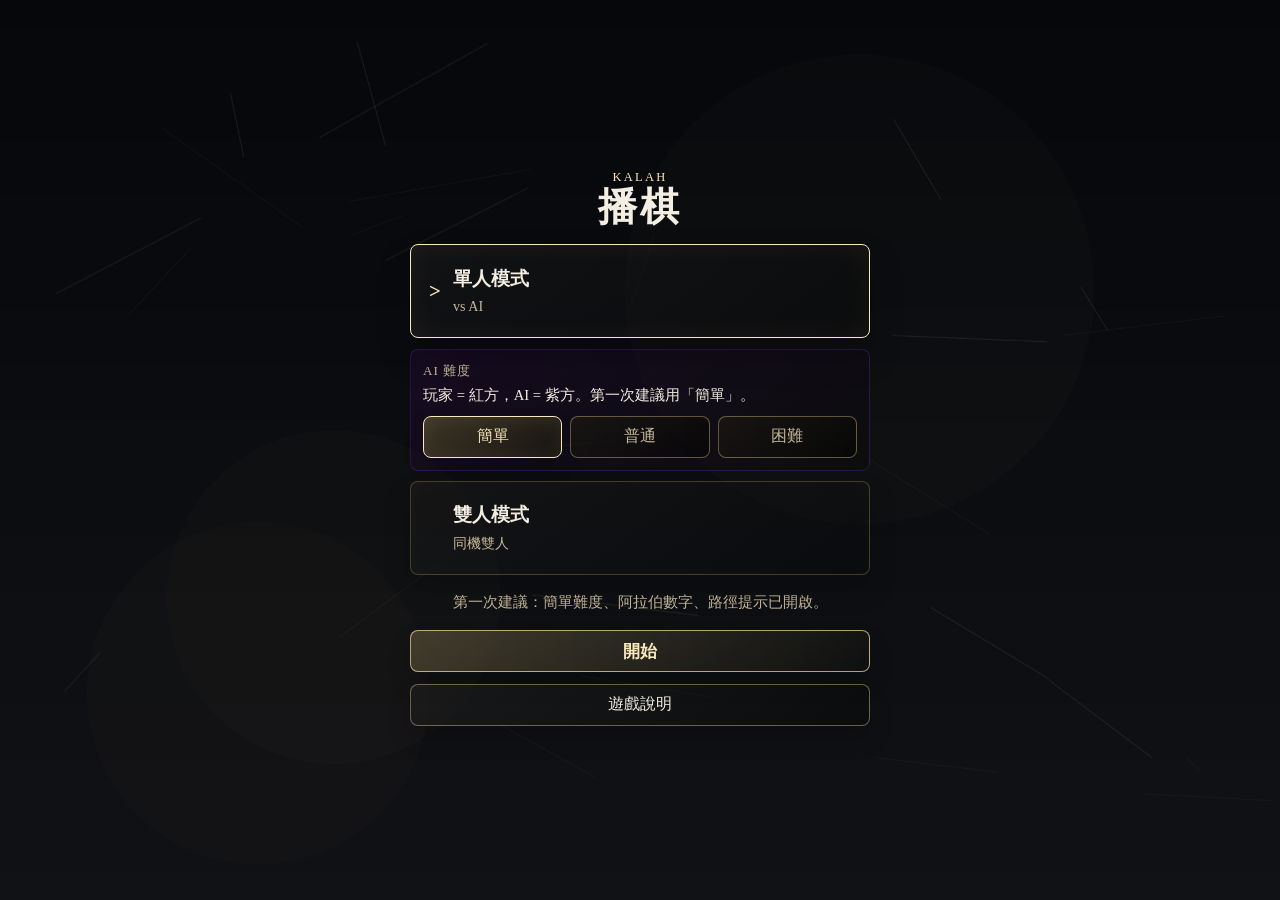
==== index.html @ ab1556ae "Add playable artifact theme pack" ====
﻿<!DOCTYPE html>
<html lang="zh-Hant">
  <head>
    <meta charset="UTF-8" />
    <meta name="viewport" content="width=device-width, initial-scale=1.0, viewport-fit=cover" />
    <meta name="description" content="Kalah &#25773;&#26827;&#65306;&#21487;&#38626;&#32218;&#36938;&#29609;&#30340;&#23542;&#30707;&#26827;&#30436;&#23565;&#25136;&#12290;" />
    <meta name="theme-color" content="#050505" />
    <meta name="mobile-web-app-capable" content="yes" />
    <meta name="apple-mobile-web-app-capable" content="yes" />
    <meta name="apple-mobile-web-app-title" content="Kalah &#25773;&#26827;" />
    <meta name="apple-mobile-web-app-status-bar-style" content="black-translucent" />
    <title>Kalah &#25773;&#26827;</title>
    <link rel="manifest" href="manifest.webmanifest" />
    <link rel="apple-touch-icon" href="assets/apple-touch-icon.png?v=20260619a" />
    <link rel="icon" type="image/png" sizes="192x192" href="assets/icon-192.png?v=20260619a" />
    <link rel="stylesheet" href="styles.css?v=20260621c" />
  </head>
  <body>
    <main class="game-app">
      <section class="main-menu" id="mainMenu" aria-label="&#20027;&#33756;&#21934;">
        <div class="menu-title">
          <p class="eyebrow">Kalah</p>
          <h1>&#25773;&#26827;</h1>
        </div>
        <div class="menu-options" role="group" aria-label="&#27169;&#24335;">
          <button class="menu-option is-active" id="modePveButton" type="button" data-mode="pve" aria-controls="difficultyField" aria-expanded="true">
            <span>&#21934;&#20154;&#27169;&#24335;</span>
            <small>vs AI</small>
          </button>
          <div class="menu-difficulty" id="difficultyField">
            <span>AI &#38627;&#24230;</span>
            <p class="menu-difficulty-note">&#29609;&#23478; = &#32005;&#26041;&#65292;AI = &#32043;&#26041;&#12290;&#31532;&#19968;&#27425;&#24314;&#35696;&#29992;&#12300;&#31777;&#21934;&#12301;&#12290;</p>
            <div class="difficulty-options" role="group" aria-label="AI &#38627;&#24230;">
              <button class="difficulty-button is-active" id="difficultyEasyButton" type="button" data-difficulty="easy">&#31777;&#21934;</button>
              <button class="difficulty-button" id="difficultyMediumButton" type="button" data-difficulty="medium">&#26222;&#36890;</button>
              <button class="difficulty-button" id="difficultyHardButton" type="button" data-difficulty="hard">&#22256;&#38627;</button>
            </div>
          </div>
          <button class="menu-option" id="modePvpButton" type="button" data-mode="pvp">
            <span>&#38617;&#20154;&#27169;&#24335;</span>
            <small>&#21516;&#27231;&#38617;&#20154;</small>
          </button>
        </div>
        <p class="control-hint" id="controlHint"></p>
        <div class="menu-actions">
          <button class="start-button" id="startButton" type="button">&#38283;&#22987;</button>
          <button class="menu-help-button" id="menuRulesButton" type="button">&#36938;&#25138;&#35498;&#26126;</button>
        </div>
      </section>

      <section class="game-screen" id="gameScreen" hidden>
        <header class="game-header">
          <div>
            <p class="eyebrow">Kalah</p>
            <h1>&#25773;&#26827;</h1>
          </div>
          <div class="game-actions">
            <button class="icon-button utility-button" id="rulesButton" type="button" aria-label="&#36938;&#25138;&#35498;&#26126;" title="&#36938;&#25138;&#35498;&#26126;">
              ?
            </button>
            <button class="icon-button utility-button menu-home-button" id="menuButton" type="button" aria-label="&#22238;&#20027;&#33756;&#21934;" title="&#22238;&#20027;&#33756;&#21934;">
              <svg class="home-icon" viewBox="0 0 48 48" aria-hidden="true" focusable="false">
                <path class="home-icon-solid" d="M24 9.5 10.75 20.25h4.1V37h8.05v-8.2h4.2V37h8.05V20.25h4.1Z" />
              </svg>
            </button>
            <button class="icon-button utility-button" id="settingsButton" type="button" aria-label="&#35373;&#23450;" title="&#35373;&#23450;">
              &#9881;&#xfe0e;
            </button>
            <button class="icon-button" id="resetButton" type="button" aria-label="&#37325;&#26032;&#19968;&#23616;" title="&#37325;&#26032;&#19968;&#23616;">
              &#8635;
            </button>
          </div>
        </header>

        <section class="ai-dialogue" id="aiDialogue" aria-live="polite">
          <p class="ai-dialogue-speaker" id="aiDialogueSpeaker">AI</p>
          <p class="ai-dialogue-line" id="aiDialogueLine"></p>
        </section>

        <section class="score-strip" aria-label="&#20998;&#25976;">
          <div class="player-score player-two" id="playerTwoScore">
            <span>&#32043;&#26041;</span>
            <strong>0</strong>
          </div>
          <div class="turn-indicator" id="turnIndicator" aria-live="polite">
            <img id="turnEmblem" alt="" aria-hidden="true" />
          </div>
          <div class="player-score player-one active" id="playerOneScore">
            <span>&#32005;&#26041;</span>
            <strong>0</strong>
          </div>
        </section>

        <section class="board-wrap" aria-label="Kalah &#25773;&#26827;&#26827;&#30436;">
          <div class="board" id="board"></div>
        </section>

        <p class="status sr-only" id="status" aria-live="polite"></p>
      </section>
    </main>

    <div class="coin-toss-overlay" id="coinTossOverlay" aria-live="polite">
      <button class="coin-toss-button" id="coinTossButton" type="button" aria-label="&#25237;&#25842;&#37504;&#24163;&#27770;&#23450;&#20808;&#25163;">
        <canvas class="coin-canvas" id="coinCanvas" aria-hidden="true"></canvas>
      </button>
      <p class="coin-toss-status" id="coinTossStatus">&#40670;&#25802;&#37504;&#24163;&#27770;&#23450;&#20808;&#25163;</p>
    </div>

    <div class="result-overlay" id="resultOverlay" hidden aria-live="polite">
      <div class="result-panel" id="resultPanel" role="dialog" aria-modal="true" aria-labelledby="resultTitle">
        <div class="particle-field" id="particleField" aria-hidden="true"></div>
        <p class="result-kicker" id="resultKicker"></p>
        <h2 id="resultTitle"></h2>
        <p class="result-score" id="resultScore"></p>
        <div class="result-actions">
          <button class="result-button" id="resultResetButton" type="button">&#20877;&#38283;&#19968;&#23616;</button>
          <button class="result-button secondary" id="resultMenuButton" type="button">&#22238;&#20027;&#33756;&#21934;</button>
        </div>
      </div>
    </div>

    <div class="floating-card-overlay" id="rulesOverlay" hidden aria-live="polite">
      <section class="floating-card rules-card" role="dialog" aria-modal="true" aria-labelledby="rulesTitle">
        <button class="floating-card-close" id="rulesCloseButton" type="button" aria-label="&#38364;&#38281;&#29609;&#27861;">&times;</button>
        <p class="floating-card-kicker">&#36938;&#25138;&#35498;&#26126;</p>
        <h2 id="rulesTitle">Kalah &#35215;&#21063;</h2>
        <button class="rule-dynamic-demo-button" id="dynamicDemoButton" type="button">&#21205;&#24907;&#28436;&#31034;</button>
        <section class="rules-overview" aria-label="&#22238;&#21512;&#31777;&#20171;">
          <h3>&#22238;&#21512;&#24590;&#40636;&#24448;&#20358;</h3>
          <ol>
            <li>&#20320;&#30340;&#22238;&#21512;&#26178;&#65292;&#36984;&#33258;&#24049;&#36889;&#20596;&#26377;&#26827;&#23376;&#30340;&#26827;&#22353;&#12290;</li>
            <li>&#25226;&#35442;&#22353;&#30340;&#26827;&#23376;&#19968;&#38982;&#19968;&#38982;&#24448;&#24460;&#25773;&#65292;&#26371;&#25918;&#36914;&#33258;&#24049;&#26827;&#24235;&#65292;&#20294;&#36339;&#36942;&#23565;&#26041;&#26827;&#24235;&#12290;</li>
            <li>&#26368;&#24460;&#19968;&#38982;&#33853;&#22312;&#33258;&#24049;&#26827;&#24235;&#65292;&#20320;&#20877;&#36208;&#19968;&#25163;&#65307;&#21542;&#21063;&#36650;&#21040;&#23565;&#26041;&#12290;</li>
            <li>&#26368;&#24460;&#19968;&#38982;&#33853;&#22312;&#33258;&#24049;&#31354;&#22353;&#65292;&#32780;&#23565;&#38754;&#26377;&#26827;&#23376;&#65292;&#23601;&#25226;&#20841;&#37002;&#26827;&#23376;&#25910;&#20837;&#33258;&#24049;&#26827;&#24235;&#12290;</li>
            <li>&#19968;&#26041;&#26827;&#22353;&#28165;&#31354;&#26178;&#32080;&#26463;&#65292;&#21478;&#19968;&#26041;&#21097;&#39192;&#26827;&#23376;&#20840;&#37096;&#25910;&#22238;&#26827;&#24235;&#65292;&#26827;&#24235;&#32317;&#25976;&#22810;&#30340;&#20154;&#29554;&#21213;&#12290;</li>
          </ol>
        </section>
        <div class="rules-list" id="rulesList" role="list"></div>
      </section>
    </div>

    <div class="floating-card-overlay rule-demo-overlay" id="ruleDemoOverlay" hidden aria-live="polite">
      <section class="floating-card rule-demo-card" role="dialog" aria-modal="true" aria-labelledby="ruleDemoTitle">
        <button class="floating-card-close" id="ruleDemoCloseButton" type="button" aria-label="&#38364;&#38281;&#31034;&#31684;">&times;</button>
        <p class="floating-card-kicker">&#35215;&#21063;&#31034;&#31684;</p>
        <h2 id="ruleDemoTitle"></h2>
        <div class="rule-demo-content" id="ruleDemoContent"></div>
        <button class="rule-demo-replay" id="ruleDemoReplayButton" type="button" hidden>Replay</button>
        <div class="rule-demo-controls" id="ruleDemoControls">
          <div class="segmented-control rule-mode-control" role="group" aria-label="&#31034;&#31684;&#27169;&#24335;">
            <button class="setting-option rule-mode-button is-active" id="ruleAutoButton" type="button">&#33258;&#21205;&#25773;&#25918;</button>
            <button class="setting-option rule-mode-button" id="ruleStepButton" type="button">&#36880;&#27493;</button>
          </div>
          <div class="rule-step-controls" id="ruleStepControls" hidden>
            <button class="rule-step-button" id="rulePrevButton" type="button" aria-label="&#19978;&#19968;&#27493;">&#8592; &#21069;&#19968;&#27493;</button>
            <span class="rule-step-indicator" id="ruleStepIndicator"></span>
            <button class="rule-step-button" id="ruleNextButton" type="button" aria-label="&#19979;&#19968;&#27493;">&#19979;&#19968;&#27493; &#8594;</button>
          </div>
        </div>
      </section>
    </div>

    <div class="floating-card-overlay" id="settingsOverlay" hidden aria-live="polite">
      <section class="floating-card settings-card" role="dialog" aria-modal="true" aria-labelledby="settingsTitle">
        <button class="floating-card-close" id="settingsCloseButton" type="button" aria-label="&#38364;&#38281;&#35373;&#23450;">&times;</button>
        <p class="floating-card-kicker">&#35373;&#23450;</p>
        <h2 id="settingsTitle">&#30059;&#38754;&#35373;&#23450;</h2>
        <div class="setting-row">
          <div>
            <strong>變更主題</strong>
            <small>切換後會立即批量更換棋盤、背景、介面貼圖、棋子命名與回合物件。</small>
          </div>
          <label class="theme-select-control" for="themeSelect">
            <select class="theme-select" id="themeSelect">
              <option value="classic">經典</option>
              <option value="zen">禪風</option>
              <option value="artifact">貴器</option>
            </select>
          </label>
        </div>
        <div class="setting-row">
          <div>
            <strong>&#26827;&#23376;&#25976;&#23383;</strong>
            <small>&#20999;&#25563;&#26827;&#22353;&#25976;&#37327;&#39023;&#31034;&#65292;&#25163;&#27231;&#19978;&#21487;&#29992;&#38463;&#25289;&#20271;&#25976;&#23383;&#25552;&#39640;&#21487;&#35712;&#24615;&#12290;</small>
          </div>
          <div class="segmented-control" role="group" aria-label="&#26827;&#23376;&#25976;&#23383;&#39023;&#31034;">
            <button class="setting-option" id="pitRomanButton" type="button" data-pit-number-style="roman">&#32645;&#39340;&#25976;&#23383;</button>
            <button class="setting-option is-active" id="pitArabicButton" type="button" data-pit-number-style="arabic">&#38463;&#25289;&#20271;&#25976;&#23383;</button>
          </div>
        </div>
        <div class="setting-row">
          <div>
            <strong>音量</strong>
            <small>調整音效與背景音樂的整體音量。</small>
          </div>
          <label class="volume-control" for="volumeSlider">
            <input class="volume-slider" id="volumeSlider" type="range" min="0" max="100" value="100" />
            <span class="volume-value" id="volumeValue">100%</span>
          </label>
        </div>
        <div class="setting-row">
          <div>
            <strong>玩家提示系統</strong>
            <small>開啟後，第一次點擊顯示播子路徑；再次點同一坑才會行棋。</small>
          </div>
          <label class="toggle-control">
            <input id="playerHintToggle" type="checkbox" checked />
            <span aria-hidden="true"></span>
          </label>
        </div>
      </section>
    </div>

    <script type="module" src="script.js?v=20260621c"></script>
    <script>
      if ("serviceWorker" in navigator) {
        window.addEventListener("load", () => {
          navigator.serviceWorker.register("./service-worker.js").catch((error) => {
            console.warn("Service worker registration failed.", error);
          });
        });
      }
    </script>
  </body>
</html>
---- styles.css ----
:root {
  color-scheme: dark;
  --black: #050505;
  --ink: #111016;
  --glass: rgba(15, 14, 18, 0.82);
  --glass-strong: rgba(2, 2, 4, 0.92);
  --font-body: "Segoe UI", "Microsoft JhengHei", "PingFang TC", sans-serif;
  --font-display: "Palatino Linotype", "Noto Serif TC", serif;
  --font-wordmark: "Baskerville Old Face", "Palatino Linotype", Georgia, serif;
  --font-ui-symbol: "Segoe UI Symbol", "Times New Roman", Georgia, serif;
  --gold: #d9b464;
  --gold-bright: #ffe4a1;
  --gold-muted: rgba(217, 180, 100, 0.34);
  --ruby: #d71932;
  --ruby-soft: rgba(215, 25, 50, 0.34);
  --amethyst: #8f32d9;
  --amethyst-soft: rgba(143, 50, 217, 0.34);
  --teal: #52c7b8;
  --text: #f7ecd5;
  --muted: #c9b98f;
  --paper: #d8c2a0;
  --paper-light: #eadcc1;
  --paper-edge: #9e7a4f;
  --paper-ink: #2c2216;
  --paper-ink-soft: #5b4932;
  --shadow: rgba(0, 0, 0, 0.56);
  --panel-sheen: rgba(255, 245, 224, 0.07);
  --panel-core: rgba(214, 198, 168, 0.95);
  --panel-core-soft: rgba(224, 210, 182, 0.94);
  --panel-border: rgba(158, 122, 79, 0.56);
  --panel-inner-border: rgba(255, 248, 236, 0.18);
  --panel-ruby-tint: rgba(159, 42, 56, 0.18);
  --panel-amethyst-tint: rgba(106, 76, 145, 0.18);
  --count-pill-top: rgba(255, 248, 236, 0.36);
  --count-pill-bottom: rgba(150, 113, 70, 0.05);
  --count-pill-core: rgba(226, 209, 181, 0.96);
  --board-shell-top: #17171c;
  --board-shell-bottom: #000000;
  --board-shell-glow: rgba(255, 228, 161, 0.08);
  --hint-red-glow: rgba(215, 25, 50, 0.34);
  --hint-purple-glow: rgba(143, 50, 217, 0.34);
  --hint-landing-glow: rgba(255, 228, 161, 0.56);
  --visual-background-landscape: none;
  --visual-background-portrait: var(--visual-background-landscape);
  --visual-board-landscape-base: none;
  --visual-board-landscape-rim: none;
  --visual-board-landscape-shadow: none;
  --visual-board-portrait-base: var(--visual-board-landscape-base);
  --visual-board-portrait-rim: var(--visual-board-landscape-rim);
  --visual-board-portrait-shadow: var(--visual-board-landscape-shadow);
  --visual-pit-albedo: none;
  --visual-store-landscape-albedo: none;
  --visual-store-portrait-albedo: var(--visual-store-landscape-albedo);
  --visual-ui-score-panel: none;
  --visual-ui-dialogue-panel: none;
  --visual-ui-modal-panel: none;
  --visual-ui-result-panel: none;
  --visual-ui-button-primary: none;
  --visual-ui-button-secondary: none;
  --visual-ui-icon-frame: none;
  --visual-ui-turn-badge: none;
  --visual-hint-ring-red: none;
  --visual-hint-ring-purple: none;
  --visual-hint-ring-landing: none;
}

* {
  box-sizing: border-box;
}

html {
  min-height: 100%;
}

body {
  min-height: 100%;
  margin: 0;
  font-family: var(--font-body);
  color: var(--text);
  background-color: var(--black);
  background-image:
    var(--visual-background-landscape),
    radial-gradient(circle at 50% 12%, var(--board-shell-glow), transparent 30%),
    linear-gradient(135deg, rgba(255, 228, 161, 0.03), transparent 28%),
    linear-gradient(315deg, rgba(82, 199, 184, 0.03), transparent 34%),
    repeating-linear-gradient(115deg, rgba(255, 255, 255, 0.02) 0 1px, transparent 1px 22px),
    linear-gradient(180deg, #0b0a0c 0%, #030304 100%);
  background-position: center;
  background-size: cover, auto, auto, auto, auto;
  overscroll-behavior: none;
  -webkit-tap-highlight-color: transparent;
}

body.turn-red {
  background-image:
    var(--visual-background-landscape),
    radial-gradient(circle at 50% 8%, rgba(215, 25, 50, 0.28), transparent 28%),
    linear-gradient(135deg, rgba(255, 228, 161, 0.08), transparent 28%),
    repeating-linear-gradient(115deg, rgba(255, 255, 255, 0.035) 0 1px, transparent 1px 18px),
    linear-gradient(180deg, #120508 0%, #030304 100%);
}

body.turn-purple {
  background-image:
    var(--visual-background-landscape),
    radial-gradient(circle at 50% 8%, rgba(143, 50, 217, 0.3), transparent 28%),
    linear-gradient(315deg, rgba(82, 199, 184, 0.06), transparent 34%),
    repeating-linear-gradient(115deg, rgba(255, 255, 255, 0.035) 0 1px, transparent 1px 18px),
    linear-gradient(180deg, #0d0614 0%, #030304 100%);
}

button,
input,
select,
textarea {
  font: inherit;
}

button {
  color: inherit;
}

.game-app {
  width: min(100%, 1180px);
  min-height: 100vh;
  min-height: 100svh;
  margin: 0 auto;
  padding: max(28px, env(safe-area-inset-top)) max(22px, env(safe-area-inset-right)) max(32px, env(safe-area-inset-bottom)) max(22px, env(safe-area-inset-left));
  display: grid;
  grid-template-rows: 1fr;
  gap: 18px;
}

.sr-only {
  position: absolute;
  width: 1px;
  height: 1px;
  margin: -1px;
  padding: 0;
  overflow: hidden;
  clip: rect(0, 0, 0, 0);
  white-space: nowrap;
  border: 0;
}

.game-header,
.score-strip,
.ai-dialogue {
  width: min(100%, 1080px);
  margin: 0 auto;
}

.main-menu {
  width: min(100%, 460px);
  min-height: calc(100vh - 60px);
  min-height: calc(100svh - 60px);
  margin: 0 auto;
  display: grid;
  align-content: center;
  gap: 18px;
}

.main-menu[hidden],
.game-screen[hidden] {
  display: none;
}

.game-screen {
  width: 100%;
  min-height: calc(100vh - 60px);
  min-height: calc(100svh - 60px);
  display: grid;
  grid-template-rows: auto auto auto 1fr;
  gap: 14px;
}

.menu-title {
  text-align: center;
}

.game-header {
  display: flex;
  align-items: center;
  justify-content: space-between;
  gap: 16px;
}

.game-header .eyebrow {
  font-family: var(--font-wordmark);
  font-size: 2.1rem;
  line-height: 0.95;
  letter-spacing: 0.02em;
  text-transform: none;
}

.game-header h1 {
  display: none;
}

.game-actions {
  display: inline-flex;
  align-items: center;
  gap: 10px;
}

.eyebrow {
  margin: 0 0 2px;
  color: var(--gold-bright);
  font-size: 0.78rem;
  letter-spacing: 0.18em;
  text-transform: uppercase;
}

h1 {
  margin: 0;
  font-family: var(--font-display);
  font-size: 2.45rem;
  line-height: 1;
  letter-spacing: 0.08em;
  font-weight: 700;
}

.icon-button {
  width: 46px;
  height: 46px;
  display: inline-grid;
  place-items: center;
  border: 1px solid var(--gold);
  border-radius: 50%;
  background:
    var(--visual-ui-icon-frame),
    linear-gradient(145deg, rgba(255, 228, 161, 0.16), rgba(255, 255, 255, 0.02)),
    rgba(0, 0, 0, 0.72);
  background-size: 100% 100%, auto, auto;
  box-shadow: 0 12px 26px var(--shadow), inset 0 0 18px rgba(255, 228, 161, 0.12);
  color: var(--gold-bright);
  cursor: pointer;
  font-size: 1.35rem;
  line-height: 1;
  overflow: hidden;
  transition: transform 160ms ease, border-color 160ms ease, box-shadow 160ms ease;
}

.utility-button {
  font-family: var(--font-ui-symbol);
  font-weight: 800;
}

.menu-home-button {
  padding: 0;
  color: #faf5e8;
}

.home-icon {
  width: 20px;
  height: 20px;
  overflow: visible;
}

.home-icon-solid {
  fill: currentColor;
}

.icon-button:hover {
  transform: translateY(-1px);
  border-color: var(--gold-bright);
  box-shadow: 0 16px 34px var(--shadow), inset 0 0 24px rgba(255, 228, 161, 0.16);
}

.icon-button:focus-visible,
.pit:focus-visible,
.menu-option:focus-visible,
.difficulty-button:focus-visible,
.start-button:focus-visible,
.menu-help-button:focus-visible,
.result-button:focus-visible,
.floating-card-close:focus-visible,
.rule-dynamic-demo-button:focus-visible,
.rule-item:focus-visible,
.rule-demo-replay:focus-visible,
.rule-step-button:focus-visible,
.setup-side-frame:focus-visible,
.setting-option:focus-visible,
.theme-select:focus-visible,
.volume-slider:focus-visible,
.toggle-control input:focus-visible + span {
  outline: 3px solid rgba(82, 199, 184, 0.72);
  outline-offset: 4px;
}

.menu-options {
  width: 100%;
  display: grid;
  grid-template-columns: 1fr;
  gap: 10px;
}

.menu-option {
  position: relative;
  width: 100%;
  min-height: 94px;
  display: grid;
  align-content: center;
  gap: 6px;
  padding: 18px 18px 18px 42px;
  border: 1px solid rgba(217, 180, 100, 0.28);
  border-radius: 8px;
  color: var(--text);
  text-align: left;
  background:
    linear-gradient(145deg, rgba(255, 255, 255, 0.05), rgba(255, 255, 255, 0.015)),
    rgba(0, 0, 0, 0.42);
  box-shadow:
    inset 0 0 24px rgba(255, 255, 255, 0.025),
    0 14px 28px rgba(0, 0, 0, 0.18);
  cursor: pointer;
  transition: border-color 160ms ease, transform 160ms ease, box-shadow 160ms ease;
}

.menu-option::before {
  content: ">";
  position: absolute;
  left: 18px;
  top: 50%;
  color: transparent;
  transform: translateY(-50%);
  font-size: 1.3rem;
  font-weight: 700;
}

.menu-option:hover,
.menu-option.is-active {
  transform: translateY(-1px);
  border-color: var(--gold-bright);
  box-shadow:
    inset 0 0 28px rgba(255, 228, 161, 0.06),
    0 18px 34px rgba(0, 0, 0, 0.22);
}

.menu-option:hover::before,
.menu-option.is-active::before {
  color: var(--gold-bright);
}

.menu-option span {
  font-size: 1.16rem;
  font-weight: 700;
}

.menu-option small {
  color: var(--muted);
  font-size: 0.88rem;
}

.menu-difficulty {
  width: 100%;
  display: grid;
  gap: 8px;
  padding: 12px;
  border: 1px solid rgba(143, 50, 217, 0.24);
  border-radius: 8px;
  background:
    linear-gradient(145deg, rgba(143, 50, 217, 0.12), rgba(255, 255, 255, 0.015)),
    rgba(0, 0, 0, 0.42);
}

.menu-difficulty[hidden] {
  display: none;
}

.menu-difficulty > span {
  color: var(--muted);
  font-size: 0.82rem;
  letter-spacing: 0.08em;
}

.menu-difficulty-note {
  margin: -2px 0 2px;
  color: var(--text);
  font-size: 0.92rem;
  line-height: 1.35;
}

.difficulty-options {
  display: grid;
  grid-template-columns: repeat(3, minmax(0, 1fr));
  gap: 8px;
}

.difficulty-button {
  min-height: 42px;
  padding: 0 14px;
  border: 1px solid rgba(255, 228, 161, 0.35);
  border-radius: 8px;
  color: var(--muted);
  background:
    linear-gradient(145deg, rgba(255, 228, 161, 0.08), rgba(255, 255, 255, 0.01)),
    rgba(0, 0, 0, 0.68);
  cursor: pointer;
  transition: border-color 160ms ease, color 160ms ease, transform 160ms ease, box-shadow 160ms ease;
}

.difficulty-button:hover {
  transform: translateY(-1px);
  border-color: rgba(255, 228, 161, 0.6);
  color: var(--text);
}

.difficulty-button.is-active {
  border-color: var(--gold-bright);
  color: var(--gold-bright);
  background:
    linear-gradient(145deg, rgba(255, 228, 161, 0.2), rgba(255, 255, 255, 0.04)),
    rgba(12, 10, 4, 0.86);
  box-shadow:
    inset 0 0 18px rgba(255, 228, 161, 0.08),
    0 10px 20px rgba(0, 0, 0, 0.16);
}

.control-hint {
  margin: 0;
  color: var(--muted);
  text-align: center;
  font-size: 0.92rem;
}

.control-hint:empty {
  display: none;
}

.menu-actions {
  width: 100%;
  display: grid;
  grid-template-columns: repeat(2, minmax(0, 1fr));
  gap: 12px;
}

.menu-actions .start-button {
  grid-column: 1 / -1;
}

.menu-actions .menu-help-button {
  grid-column: 1 / -1;
}

.start-button,
.menu-help-button,
.menu-return-button {
  min-height: 42px;
  border: 1px solid rgba(255, 228, 161, 0.68);
  border-radius: 8px;
  background:
    linear-gradient(145deg, rgba(255, 228, 161, 0.24), rgba(255, 255, 255, 0.035)),
    rgba(0, 0, 0, 0.56);
  color: var(--gold-bright);
  cursor: pointer;
  box-shadow: 0 12px 22px rgba(0, 0, 0, 0.18);
}

.start-button {
  width: 100%;
  padding: 0 22px;
  font-size: 1.08rem;
  font-weight: 700;
}

.menu-help-button {
  width: 100%;
  padding: 0 16px;
  color: var(--text);
  border-color: rgba(255, 228, 161, 0.38);
  background:
    linear-gradient(145deg, rgba(255, 255, 255, 0.07), rgba(255, 255, 255, 0.02)),
    rgba(0, 0, 0, 0.5);
}

.menu-return-button {
  padding: 0 14px;
}

.start-button:hover,
.menu-help-button:hover,
.menu-return-button:hover {
  border-color: var(--gold-bright);
  filter: brightness(1.08);
}

.ai-dialogue {
  width: min(100%, 820px);
  position: relative;
  display: grid;
  grid-template-columns: auto 1fr;
  align-items: center;
  gap: 12px;
  padding: 10px 18px 10px 22px;
  border: 1px solid var(--panel-border);
  border-radius: 8px;
  background:
    radial-gradient(circle at 18% 0%, rgba(255, 244, 214, 0.05), transparent 38%),
    linear-gradient(145deg, rgba(255, 248, 236, 0.04), rgba(121, 95, 62, 0.08)),
    var(--panel-core-soft);
  background-size: auto, auto, auto;
  box-shadow:
    inset 0 0 0 1px var(--panel-inner-border),
    inset 0 0 20px rgba(255, 250, 240, 0.04),
    0 18px 32px rgba(0, 0, 0, 0.26);
}

.ai-dialogue-speaker,
.ai-dialogue-line {
  position: relative;
  z-index: 1;
  margin: 0;
  min-width: 0;
  overflow-wrap: anywhere;
}

.ai-dialogue-speaker {
  color: var(--paper-edge);
  font-size: 0.76rem;
  letter-spacing: 0.16em;
  text-transform: uppercase;
  text-shadow: 0 1px 6px rgba(0, 0, 0, 0.35);
}

.ai-dialogue-line {
  color: var(--paper-ink);
  font-size: 0.9rem;
  line-height: 1.35;
  text-shadow: 0 1px 8px rgba(0, 0, 0, 0.38);
}

.score-strip {
  display: grid;
  grid-template-columns: 1fr auto 1fr;
  align-items: stretch;
  gap: 12px;
}

.player-score {
  min-height: 64px;
  position: relative;
  display: flex;
  align-items: center;
  justify-content: space-between;
  gap: 18px;
  padding: 12px 30px;
  border: 1px solid var(--panel-border);
  border-radius: 8px;
  background:
    radial-gradient(circle at 18% 0%, rgba(255, 244, 214, 0.05), transparent 40%),
    linear-gradient(145deg, rgba(255, 248, 236, 0.04), rgba(129, 98, 59, 0.08)),
    var(--panel-core);
  background-size: auto, auto, auto;
  box-shadow:
    inset 0 0 0 1px var(--panel-inner-border),
    inset 0 0 18px rgba(255, 248, 236, 0.04);
}

.player-score span {
  position: relative;
  z-index: 1;
  flex: 1 1 auto;
  min-width: 0;
  color: var(--paper-ink-soft);
  font-size: 0.95rem;
  overflow-wrap: anywhere;
  text-shadow: 0 1px 6px rgba(0, 0, 0, 0.35);
}

.player-score strong {
  position: relative;
  z-index: 1;
  flex: 0 0 auto;
  min-width: 2ch;
  text-align: right;
  color: var(--paper-ink);
  font-size: 1.85rem;
  line-height: 1;
  text-shadow: 0 1px 8px rgba(0, 0, 0, 0.38);
}

.player-score.active {
  border-color: rgba(138, 107, 64, 0.9);
  box-shadow:
    inset 0 0 0 1px rgba(249, 232, 188, 0.16),
    0 0 0 1px rgba(138, 107, 64, 0.16),
    0 16px 34px rgba(0, 0, 0, 0.22);
}

.player-one.active {
  background:
    radial-gradient(circle at 18% 0%, rgba(255, 244, 214, 0.05), transparent 40%),
    linear-gradient(145deg, var(--panel-ruby-tint), rgba(255, 249, 240, 0.04)),
    var(--panel-core);
  background-size: auto, auto, auto;
}

.player-two.active {
  background:
    radial-gradient(circle at 18% 0%, rgba(255, 244, 214, 0.05), transparent 40%),
    linear-gradient(145deg, var(--panel-amethyst-tint), rgba(255, 249, 240, 0.04)),
    var(--panel-core);
  background-size: auto, auto, auto;
}

.player-score.winner-pop {
  animation: winner-score-pop 760ms cubic-bezier(0.16, 0.82, 0.28, 1) both;
  border-color: var(--gold-bright);
}

.turn-indicator {
  width: 78px;
  min-height: 64px;
  display: grid;
  place-items: center;
  border: 1px solid var(--gold);
  border-radius: 8px;
  background:
    var(--visual-ui-turn-badge),
    radial-gradient(circle at 50% 45%, rgba(255, 228, 161, 0.18), transparent 58%),
    linear-gradient(145deg, rgba(255, 255, 255, 0.055), rgba(0, 0, 0, 0.48)),
    rgba(0, 0, 0, 0.68);
  background-size: 100% 100%, auto, auto, auto;
  box-shadow:
    inset 0 0 0 1px rgba(255, 228, 161, 0.14),
    inset 0 -14px 24px rgba(0, 0, 0, 0.38),
    0 12px 26px var(--shadow);
  transition: background 180ms ease, border-color 180ms ease, box-shadow 180ms ease;
}

.turn-indicator img {
  width: 52px;
  height: 52px;
  object-fit: contain;
  filter: drop-shadow(0 8px 10px rgba(0, 0, 0, 0.48));
  opacity: 0.9;
}

.turn-indicator.red {
  border-color: rgba(255, 228, 161, 0.92);
  background:
    var(--visual-ui-turn-badge),
    radial-gradient(circle at 50% 45%, rgba(215, 25, 50, 0.42), transparent 58%),
    linear-gradient(145deg, rgba(255, 228, 161, 0.11), rgba(0, 0, 0, 0.5)),
    rgba(18, 4, 7, 0.78);
  background-size: 100% 100%, auto, auto, auto;
  box-shadow:
    inset 0 0 0 1px rgba(255, 228, 161, 0.2),
    0 0 0 1px rgba(255, 228, 161, 0.15),
    0 14px 30px rgba(0, 0, 0, 0.34),
    0 0 28px rgba(215, 25, 50, 0.18);
}

.turn-indicator.purple {
  border-color: rgba(255, 228, 161, 0.92);
  background:
    var(--visual-ui-turn-badge),
    radial-gradient(circle at 50% 45%, rgba(143, 50, 217, 0.46), transparent 58%),
    linear-gradient(145deg, rgba(255, 228, 161, 0.11), rgba(0, 0, 0, 0.5)),
    rgba(12, 5, 18, 0.78);
  background-size: 100% 100%, auto, auto, auto;
  box-shadow:
    inset 0 0 0 1px rgba(255, 228, 161, 0.2),
    0 0 0 1px rgba(255, 228, 161, 0.15),
    0 14px 30px rgba(0, 0, 0, 0.34),
    0 0 28px rgba(143, 50, 217, 0.2);
}

.turn-indicator.pending img {
  width: 46px;
  height: 46px;
  opacity: 0.72;
}

html[data-visual-pack="artifact-childhood-visual"] .ai-dialogue {
  background:
    var(--visual-ui-dialogue-panel),
    radial-gradient(circle at 18% 0%, rgba(255, 244, 214, 0.05), transparent 38%),
    linear-gradient(145deg, rgba(255, 248, 236, 0.04), rgba(121, 95, 62, 0.08)),
    var(--panel-core-soft);
  background-size: 100% 100%, auto, auto, auto;
}

html[data-visual-pack="artifact-childhood-visual"] .player-score {
  background:
    var(--visual-ui-score-panel),
    radial-gradient(circle at 18% 0%, rgba(255, 244, 214, 0.05), transparent 40%),
    linear-gradient(145deg, rgba(255, 248, 236, 0.04), rgba(129, 98, 59, 0.08)),
    var(--panel-core);
  background-size: 100% 100%, auto, auto, auto;
}

html[data-visual-pack="artifact-childhood-visual"] .player-one.active {
  background:
    var(--visual-ui-score-panel),
    radial-gradient(circle at 18% 0%, rgba(255, 244, 214, 0.05), transparent 40%),
    linear-gradient(145deg, var(--panel-ruby-tint), rgba(255, 249, 240, 0.04)),
    var(--panel-core);
  background-size: 100% 100%, auto, auto, auto;
}

html[data-visual-pack="artifact-childhood-visual"] .player-two.active {
  background:
    var(--visual-ui-score-panel),
    radial-gradient(circle at 18% 0%, rgba(255, 244, 214, 0.05), transparent 40%),
    linear-gradient(145deg, var(--panel-amethyst-tint), rgba(255, 249, 240, 0.04)),
    var(--panel-core);
  background-size: 100% 100%, auto, auto, auto;
}

.board-wrap {
  width: 100%;
  display: grid;
  place-items: center;
  overflow-x: auto;
  padding: 6px 0 12px;
}

.board {
  position: relative;
  width: min(100%, 1120px);
  display: grid;
  grid-template-columns: minmax(72px, 0.82fr) repeat(6, minmax(74px, 1fr)) minmax(72px, 0.82fr);
  grid-template-rows: repeat(2, minmax(128px, 1fr));
  align-items: center;
  justify-items: center;
  gap: 14px;
  padding: 22px;
  border: 2px solid var(--gold);
  border-radius: 8px;
  background-color: rgba(0, 0, 0, 0.92);
  background-image:
    linear-gradient(145deg, rgba(255, 228, 161, 0.08), transparent 18%),
    repeating-linear-gradient(45deg, rgba(255, 255, 255, 0.025) 0 1px, transparent 1px 18px),
    linear-gradient(180deg, var(--board-shell-top), var(--board-shell-bottom));
  background-position: center;
  background-size: auto, auto, auto;
  box-shadow:
    0 30px 72px rgba(0, 0, 0, 0.62),
    0 28px 70px var(--shadow),
    inset 0 0 0 1px rgba(255, 228, 161, 0.24),
    inset 0 0 70px rgba(0, 0, 0, 0.54);
}

html[data-visual-pack="artifact-childhood-visual"] .board {
  border: 0;
  border-radius: 28px;
  background-color: rgba(0, 0, 0, 0.92);
  background-image: var(--visual-board-landscape-base);
  background-position: center;
  background-repeat: no-repeat;
  background-size: cover;
  box-shadow:
    0 34px 80px rgba(0, 0, 0, 0.62),
    0 24px 64px rgba(0, 0, 0, 0.44);
}

.board::before,
.board::after {
  content: "";
  position: absolute;
  inset: 10px;
  pointer-events: none;
  border-radius: 6px;
}

.board::before {
  border: 1px solid rgba(255, 228, 161, 0.34);
  background-image:
    repeating-conic-gradient(from 45deg, transparent 0deg 14deg, rgba(217, 180, 100, 0.12) 14deg 15deg),
    linear-gradient(90deg, transparent, rgba(82, 199, 184, 0.035), transparent);
  background-position: center;
  background-size: auto, auto;
  mask-image: linear-gradient(#000, #000);
}

.board::after {
  inset: 19px;
  border: 1px solid rgba(217, 180, 100, 0.22);
}

html[data-visual-pack="artifact-childhood-visual"] .board::before,
html[data-visual-pack="artifact-childhood-visual"] .board::after {
  display: none;
}

.board.is-sowing {
  box-shadow:
    0 30px 76px var(--shadow),
    inset 0 0 0 1px rgba(255, 228, 161, 0.28),
    inset 0 0 78px rgba(0, 0, 0, 0.58),
    0 0 34px rgba(217, 180, 100, 0.08);
}

.board.is-locked {
  filter: saturate(0.72) brightness(0.72);
}

.board.is-dynamic-demo {
  margin-top: 30px;
  filter: none;
}

.board.is-dynamic-demo::before {
  content: var(--dynamic-demo-title);
  inset: auto auto calc(100% + 10px) 50%;
  width: max-content;
  max-width: min(86vw, 680px);
  min-height: 30px;
  display: inline-grid;
  place-items: center;
  padding: 5px 16px;
  border: 1px solid rgba(255, 228, 161, 0.52);
  border-radius: 999px;
  background:
    linear-gradient(145deg, rgba(255, 228, 161, 0.2), rgba(255, 255, 255, 0.035)),
    rgba(0, 0, 0, 0.82);
  color: var(--gold-bright);
  font-weight: 800;
  transform: translateX(-50%);
  box-shadow: 0 12px 26px rgba(0, 0, 0, 0.32);
}

.board.is-dynamic-demo::after {
  content: "\4e0a\65b9  AI \65b9        \4e0b\65b9  \73a9\5bb6\65b9";
  inset: auto auto -34px 50%;
  width: min(100%, 520px);
  min-height: 26px;
  display: inline-grid;
  place-items: center;
  padding: 4px 14px;
  border: 1px solid rgba(255, 228, 161, 0.26);
  border-radius: 999px;
  background: rgba(0, 0, 0, 0.64);
  color: var(--paper-ink-soft);
  font-size: 0.84rem;
  transform: translateX(-50%);
}

.pit,
.store {
  position: relative;
  z-index: 1;
  border: 1px solid rgba(255, 228, 161, 0.42);
  background-color: var(--glass);
  background-image:
    var(--visual-pit-albedo),
    radial-gradient(ellipse at 50% 56%, rgba(0, 0, 0, 0.74) 0%, rgba(0, 0, 0, 0.5) 35%, transparent 62%),
    radial-gradient(ellipse at 50% 30%, rgba(255, 255, 255, 0.12), transparent 42%),
    linear-gradient(145deg, rgba(255, 255, 255, 0.07), rgba(0, 0, 0, 0.56));
  background-position: center;
  background-size: cover, auto, auto, auto;
  box-shadow:
    inset 0 0 0 2px rgba(0, 0, 0, 0.62),
    inset 0 -28px 48px rgba(0, 0, 0, 0.7),
    inset 0 18px 34px rgba(255, 255, 255, 0.032),
    inset 0 0 38px rgba(0, 0, 0, 0.34),
    0 18px 28px rgba(0, 0, 0, 0.34);
  overflow: hidden;
}

.pit::before,
.store::before {
  content: "";
  position: absolute;
  inset: 8px;
  border: 1px solid rgba(217, 180, 100, 0.42);
  border-radius: inherit;
  box-shadow:
    inset 0 9px 18px rgba(255, 255, 255, 0.05),
    inset 0 -18px 24px rgba(0, 0, 0, 0.36);
  pointer-events: none;
}

.pit::after,
.store::after {
  content: "";
  position: absolute;
  inset: 16px 14px auto;
  height: 42%;
  border-top: 1px solid rgba(255, 255, 255, 0.16);
  border-radius: 50%;
  background: linear-gradient(180deg, rgba(255, 255, 255, 0.07), transparent);
  opacity: 0.72;
  pointer-events: none;
}

.pit {
  width: min(100%, 142px);
  min-height: 0;
  aspect-ratio: 1 / 0.92;
  border-radius: 50%;
  cursor: pointer;
  transition: transform 170ms ease, border-color 170ms ease, box-shadow 170ms ease, filter 170ms ease;
}

.pit:hover:not(:disabled) {
  transform: translateY(-2px);
  border-color: var(--gold-bright);
  filter: brightness(1.08);
}

.pit.selectable {
  box-shadow:
    inset 0 0 0 2px rgba(0, 0, 0, 0.58),
    inset 0 -18px 30px rgba(0, 0, 0, 0.46),
    inset 0 18px 34px rgba(255, 255, 255, 0.035),
    0 0 0 2px rgba(255, 228, 161, 0.22),
    0 16px 28px rgba(0, 0, 0, 0.34);
}

.pit:disabled {
  cursor: default;
  opacity: 0.72;
}

.pit.just-dropped,
.store.just-dropped {
  animation: cell-bump 280ms cubic-bezier(0.18, 0.82, 0.28, 1);
}

.move-hint-cell {
  border-color: rgba(255, 228, 161, 0.92);
  filter: brightness(1.14);
}

.move-hint-rings {
  position: absolute;
  inset: -9px;
  z-index: 5;
  border-radius: inherit;
  pointer-events: none;
}

.move-hint-ring {
  position: absolute;
  inset: calc(8px - var(--ring-index) * 7px);
  border: 2px solid rgba(255, 228, 161, 0.82);
  border-radius: inherit;
  background-image: var(--visual-hint-ring-red);
  background-position: center;
  background-size: 100% 100%;
  box-shadow:
    0 0 calc(16px + var(--ring-index) * 5px) rgba(255, 228, 161, 0.22),
    0 0 calc(26px + var(--ring-index) * 7px) rgba(255, 228, 161, 0.1),
    inset 0 0 12px rgba(255, 248, 236, 0.12);
  opacity: calc(0.62 + var(--ring-index) * 0.07);
  animation: hint-ring-pulse 1400ms ease-in-out infinite;
  animation-delay: calc(var(--ring-index) * 95ms);
}

.hint-player-one .move-hint-ring {
  border-color: rgba(255, 111, 129, 0.74);
  background-image: var(--visual-hint-ring-red);
  box-shadow:
    0 0 calc(18px + var(--ring-index) * 5px) var(--hint-red-glow),
    0 0 calc(34px + var(--ring-index) * 8px) rgba(216, 76, 97, 0.18),
    inset 0 0 12px rgba(255, 204, 214, 0.14);
}

.hint-player-one .move-hint-ring:nth-child(2) {
  border-color: rgba(255, 132, 148, 0.86);
}

.hint-player-one .move-hint-ring:nth-child(n + 3) {
  border-color: rgba(255, 168, 179, 0.94);
}

.hint-player-two .move-hint-ring {
  border-color: rgba(197, 154, 255, 0.74);
  background-image: var(--visual-hint-ring-purple);
  box-shadow:
    0 0 calc(18px + var(--ring-index) * 5px) var(--hint-purple-glow),
    0 0 calc(34px + var(--ring-index) * 8px) rgba(159, 119, 239, 0.18),
    inset 0 0 12px rgba(231, 217, 255, 0.14);
}

.hint-player-two .move-hint-ring:nth-child(2) {
  border-color: rgba(210, 177, 255, 0.86);
}

.hint-player-two .move-hint-ring:nth-child(n + 3) {
  border-color: rgba(230, 213, 255, 0.94);
}

.hint-landing .move-hint-ring {
  border-color: rgba(255, 238, 192, 0.98);
  background-image: var(--visual-hint-ring-landing);
  box-shadow:
    0 0 calc(22px + var(--ring-index) * 6px) var(--hint-landing-glow),
    0 0 calc(42px + var(--ring-index) * 9px) rgba(255, 228, 161, 0.28),
    inset 0 0 14px rgba(255, 248, 236, 0.3);
}

.store {
  width: 100%;
  min-width: 0;
  min-height: 100%;
  border-radius: 44px;
  box-shadow:
    inset 0 0 0 2px rgba(0, 0, 0, 0.68),
    inset 0 -36px 54px rgba(0, 0, 0, 0.68),
    inset 0 22px 42px rgba(255, 255, 255, 0.055),
    0 19px 32px rgba(0, 0, 0, 0.38);
}

.store.p2-store {
  grid-column: 1;
  grid-row: 1 / span 2;
  border-color: rgba(197, 121, 255, 0.58);
  background-color: var(--glass-strong);
  background-image:
    var(--visual-store-landscape-albedo),
    radial-gradient(ellipse at 50% 52%, rgba(143, 50, 217, 0.2), transparent 58%),
    radial-gradient(ellipse at 50% 62%, rgba(0, 0, 0, 0.82) 0%, rgba(0, 0, 0, 0.44) 48%, transparent 72%),
    linear-gradient(145deg, rgba(255, 255, 255, 0.065), rgba(0, 0, 0, 0.58));
  background-position: center;
  background-size: cover, auto, auto, auto;
}

.store.p1-store {
  grid-column: 8;
  grid-row: 1 / span 2;
  border-color: rgba(255, 82, 101, 0.52);
  background-color: var(--glass-strong);
  background-image:
    var(--visual-store-landscape-albedo),
    radial-gradient(ellipse at 50% 52%, rgba(215, 25, 50, 0.18), transparent 58%),
    radial-gradient(ellipse at 50% 62%, rgba(0, 0, 0, 0.82) 0%, rgba(0, 0, 0, 0.44) 48%, transparent 72%),
    linear-gradient(145deg, rgba(255, 255, 255, 0.065), rgba(0, 0, 0, 0.58));
  background-position: center;
  background-size: cover, auto, auto, auto;
}

.pit-count,
.store-count {
  position: absolute;
  z-index: 3;
  right: 10px;
  bottom: 8px;
  min-width: 32px;
  height: 28px;
  display: inline-grid;
  place-items: center;
  padding: 0 8px;
  border: 1px solid var(--panel-border);
  border-radius: 999px;
  color: var(--paper-ink);
  background:
    linear-gradient(180deg, var(--count-pill-top), var(--count-pill-bottom)),
    var(--count-pill-core);
  box-shadow:
    inset 0 0 0 1px rgba(255, 248, 236, 0.1),
    0 8px 18px rgba(0, 0, 0, 0.32);
  font-size: 0.96rem;
  font-weight: 700;
  line-height: 1;
}

.pit-count {
  min-width: 34px;
  max-width: calc(100% - 18px);
  overflow: hidden;
  text-overflow: ellipsis;
  font-family: var(--font-display);
  font-size: 0.82rem;
  letter-spacing: 0;
}

.store-count {
  z-index: 4;
  right: 50%;
  bottom: 14px;
  transform: translateX(50%);
  min-width: 42px;
  height: 34px;
  font-size: 1.15rem;
}

.store-sigil {
  position: absolute;
  z-index: 1;
  left: 50%;
  top: 48%;
  width: 132%;
  height: auto;
  object-fit: contain;
  opacity: 0.12;
  transform: translate(-50%, -50%);
  filter:
    saturate(0.92)
    drop-shadow(0 12px 18px rgba(0, 0, 0, 0.5));
  pointer-events: none;
}

.p1-store .store-sigil {
  opacity: 0.13;
  filter:
    saturate(1)
    drop-shadow(0 0 16px rgba(215, 25, 50, 0.22))
    drop-shadow(0 12px 18px rgba(0, 0, 0, 0.5));
}

.p2-store .store-sigil {
  width: 150%;
  opacity: 0.12;
  filter:
    saturate(0.95)
    drop-shadow(0 0 18px rgba(143, 50, 217, 0.24))
    drop-shadow(0 12px 18px rgba(0, 0, 0, 0.5));
}

.stones {
  position: absolute;
  inset: 14%;
  z-index: 2;
}

.stones::before {
  content: "";
  position: absolute;
  z-index: 0;
  left: 12%;
  right: 12%;
  bottom: 5%;
  height: 30%;
  border-radius: 50%;
  background: radial-gradient(ellipse, rgba(0, 0, 0, 0.52) 0%, rgba(0, 0, 0, 0.32) 42%, transparent 72%);
  filter: blur(2px);
  opacity: 0.85;
  pointer-events: none;
}

.store .stones {
  inset: 12% 17% 20%;
}

.stone {
  position: absolute;
  z-index: 1;
  width: 31%;
  aspect-ratio: 1;
  object-fit: contain;
  transform-origin: 50% 58%;
  transform:
    translate(-50%, -50%)
    rotate(var(--rotation, 0deg))
    scale(var(--scale, 1));
  filter:
    drop-shadow(var(--shadow-x, 0) var(--shadow-y, 7px) 8px rgba(0, 0, 0, 0.56))
    drop-shadow(0 0 5px rgba(255, 255, 255, 0.14));
  transition: left 170ms ease, top 170ms ease, filter 170ms ease;
  user-select: none;
  pointer-events: none;
  will-change: transform, filter;
}

.stone.entering {
  animation: stone-drop 260ms cubic-bezier(0.15, 0.82, 0.3, 1.1) both;
}

.store .stone {
  width: 38%;
}

.flying-stone {
  position: fixed;
  z-index: 50;
  aspect-ratio: 1;
  object-fit: contain;
  pointer-events: none;
  user-select: none;
  will-change: transform, filter;
}

.coin-toss-overlay,
.result-overlay,
.floating-card-overlay {
  position: fixed;
  inset: 0;
  z-index: 100;
  display: grid;
  place-items: center;
  padding: 22px;
  background:
    radial-gradient(circle at 50% 42%, rgba(255, 228, 161, 0.12), transparent 34%),
    rgba(0, 0, 0, 0.68);
  opacity: 0;
  pointer-events: none;
  transition: opacity 220ms ease;
}

.coin-toss-overlay {
  overflow: hidden;
}

.coin-toss-overlay.is-visible,
.result-overlay:not([hidden]),
.floating-card-overlay.is-visible {
  opacity: 1;
  pointer-events: auto;
}

.coin-toss-button {
  width: 210px;
  aspect-ratio: 1;
  display: grid;
  place-items: center;
  padding: 0;
  border: 0;
  border-radius: 50%;
  background: transparent;
  cursor: pointer;
  perspective: 900px;
  overflow: visible;
}

.coin-toss-button.is-fallback {
  background-image: var(--coin-fallback-image);
  background-size: cover;
  background-position: center;
  filter:
    drop-shadow(0 14px 24px rgba(0, 0, 0, 0.48))
    drop-shadow(0 0 18px rgba(255, 228, 161, 0.18));
}

.coin-toss-button.is-fallback .coin-canvas {
  opacity: 0;
}

.coin-toss-button:disabled {
  cursor: default;
}

.coin-toss-button:focus-visible {
  outline: 3px solid rgba(82, 199, 184, 0.78);
  outline-offset: 9px;
}

.coin-canvas {
  width: 100%;
  height: 100%;
  display: block;
  pointer-events: none;
}

.coin-toss-status {
  position: fixed;
  left: 50%;
  top: calc(50% + 142px);
  width: min(86vw, 420px);
  margin: 0;
  transform: translateX(-50%);
  color: var(--gold-bright);
  text-align: center;
  font-size: 1.08rem;
  text-shadow:
    0 2px 14px rgba(0, 0, 0, 0.82),
    0 0 12px rgba(255, 228, 161, 0.32);
  animation: toss-hint-pulse 1500ms ease-in-out infinite;
}

.coin-toss-status::after {
  content: "";
  position: absolute;
  left: 50%;
  bottom: -9px;
  width: min(54%, 180px);
  height: 1px;
  transform: translateX(-50%);
  background: linear-gradient(90deg, transparent, rgba(255, 228, 161, 0.78), transparent);
  box-shadow: 0 0 10px rgba(255, 228, 161, 0.42);
}

.result-overlay[hidden],
.floating-card-overlay[hidden] {
  display: none;
}

.floating-card-overlay {
  z-index: 115;
  background:
    radial-gradient(circle at 50% 36%, rgba(255, 228, 161, 0.12), transparent 32%),
    radial-gradient(circle at 50% 58%, rgba(82, 199, 184, 0.05), transparent 42%),
    rgba(0, 0, 0, 0.72);
}

.floating-card {
  position: relative;
  width: min(92vw, 520px);
  max-height: min(84vh, 680px);
  max-height: min(84svh, 680px);
  display: grid;
  gap: 16px;
  padding: 32px 28px 28px;
  overflow: auto;
  overflow-wrap: anywhere;
  border: 1px solid var(--panel-border);
  border-radius: 12px;
  background:
    radial-gradient(circle at 18% 0%, var(--panel-sheen), transparent 30%),
    linear-gradient(145deg, rgba(255, 248, 236, 0.06), rgba(138, 107, 64, 0.08)),
    var(--panel-core-soft);
  box-shadow:
    0 34px 80px rgba(0, 0, 0, 0.62),
    inset 0 0 0 1px var(--panel-inner-border),
    inset 0 0 42px rgba(255, 248, 236, 0.05);
  transform: translateY(18px) scale(0.9);
  opacity: 0;
  transition: transform 220ms cubic-bezier(0.16, 0.82, 0.28, 1), opacity 180ms ease;
}

.floating-card::before {
  display: none;
}

.floating-card-overlay.is-visible .floating-card {
  transform: translateY(0) scale(1);
  opacity: 1;
}

.floating-card-close {
  position: absolute;
  top: 14px;
  right: 14px;
  z-index: 2;
  width: 34px;
  height: 34px;
  display: grid;
  place-items: center;
  border: 1px solid var(--panel-border);
  border-radius: 50%;
  color: var(--paper-edge);
  background:
    linear-gradient(145deg, rgba(255, 248, 236, 0.07), rgba(138, 107, 64, 0.08)),
    rgba(25, 22, 28, 0.92);
  cursor: pointer;
}

.floating-card-close:hover {
  border-color: var(--gold-bright);
  filter: brightness(1.08);
}

.floating-card-kicker,
.floating-card h2,
.rule-dynamic-demo-button,
.rules-overview,
.rules-list,
.setting-row {
  position: relative;
  z-index: 1;
  min-width: 0;
}

.floating-card-kicker {
  margin: 0;
  color: var(--paper-edge);
  font-size: 0.78rem;
  letter-spacing: 0.18em;
}

.floating-card h2 {
  margin: -8px 0 0;
  color: var(--paper-ink);
  font-family: var(--font-display);
  font-size: 2rem;
  line-height: 1.1;
}

.settings-card {
  width: min(94vw, 700px);
  gap: 18px;
  padding: 32px 26px 24px;
  border-color: rgba(186, 154, 103, 0.48);
  background:
    radial-gradient(circle at 16% 0%, rgba(255, 240, 198, 0.08), transparent 30%),
    linear-gradient(145deg, rgba(255, 251, 240, 0.04), rgba(138, 107, 64, 0.06)),
    rgba(17, 15, 21, 0.98);
  background-size: auto, auto, auto;
  box-shadow:
    0 34px 80px rgba(0, 0, 0, 0.62),
    inset 0 0 0 1px rgba(255, 244, 214, 0.08),
    inset 0 0 36px rgba(255, 248, 236, 0.03);
}

.settings-card::before {
  inset: 12px;
  border-color: rgba(193, 161, 108, 0.2);
  border-radius: 10px;
}

.settings-card .floating-card-kicker,
.settings-card .floating-card h2,
.settings-card h2 {
  color: var(--gold-bright);
}

.settings-card .floating-card-kicker {
  color: rgba(217, 180, 100, 0.88);
}

.rules-card {
  width: min(94vw, 640px);
}

.rule-dynamic-demo-button {
  min-height: 46px;
  border: 1px solid rgba(255, 228, 161, 0.66);
  border-radius: 8px;
  background:
    linear-gradient(145deg, rgba(255, 228, 161, 0.22), rgba(255, 255, 255, 0.035)),
    rgba(0, 0, 0, 0.48);
  color: var(--gold-bright);
  cursor: pointer;
  font-weight: 800;
  box-shadow:
    0 14px 28px rgba(0, 0, 0, 0.22),
    inset 0 0 20px rgba(255, 228, 161, 0.08);
}

.rule-dynamic-demo-button:hover {
  border-color: var(--gold-bright);
  transform: translateY(-1px);
}

.rules-list {
  display: grid;
  gap: 10px;
}

.rules-overview {
  display: grid;
  gap: 8px;
  padding: 14px;
  border: 1px solid rgba(158, 122, 79, 0.2);
  border-radius: 8px;
  color: var(--text);
  background:
    linear-gradient(145deg, rgba(255, 248, 236, 0.08), rgba(138, 107, 64, 0.06)),
    rgba(14, 12, 18, 0.82);
}

.rules-overview h3 {
  margin: 0;
  color: var(--gold-bright);
  font-size: 1rem;
  line-height: 1.35;
}

.rules-overview ol {
  margin: 0;
  padding-left: 1.35rem;
  color: var(--muted);
  font-size: 0.88rem;
  line-height: 1.55;
}

.rules-overview li + li {
  margin-top: 5px;
}

.rules-list p,
.rule-item {
  margin: 0;
  padding: 13px 14px;
  border: 1px solid rgba(158, 122, 79, 0.18);
  border-radius: 8px;
  color: var(--paper-ink);
  text-align: left;
  line-height: 1.5;
  background:
    linear-gradient(145deg, rgba(255, 248, 236, 0.04), rgba(138, 107, 64, 0.05)),
    rgba(14, 12, 18, 0.82);
}

.rule-item {
  display: grid;
  gap: 4px;
  min-height: 74px;
}

.rule-title {
  color: var(--paper-ink);
  font-size: 0.98rem;
  font-weight: 700;
  line-height: 1.2;
}

.rule-summary {
  color: var(--paper-ink-soft);
  font-size: 0.86rem;
  line-height: 1.35;
}

.rule-demo-overlay {
  z-index: 128;
}

.rule-demo-card {
  width: min(96vw, 920px);
  max-height: min(88vh, 760px);
  max-height: min(88svh, 760px);
  gap: 10px;
  padding: 28px 22px 18px;
  overflow: auto;
  border-color: rgba(186, 154, 103, 0.48);
  background:
    radial-gradient(circle at 16% 0%, rgba(255, 244, 214, 0.08), transparent 30%),
    linear-gradient(145deg, rgba(255, 248, 236, 0.045), rgba(138, 107, 64, 0.06)),
    rgba(18, 16, 22, 0.97);
  background-size: auto, auto, auto;
  box-shadow:
    0 34px 80px rgba(0, 0, 0, 0.62),
    inset 0 0 0 1px rgba(255, 244, 214, 0.08),
    inset 0 0 36px rgba(255, 248, 236, 0.03);
}

.rule-demo-card::before {
  display: none;
}

.rule-demo-card h2 {
  font-size: 1.62rem;
}

.rule-demo-content {
  position: relative;
  z-index: 1;
  display: grid;
  gap: 14px;
}

.rule-demo-guidance {
  position: relative;
  display: grid;
  gap: 6px;
  padding: 12px 14px;
  border: 1px solid rgba(186, 154, 103, 0.24);
  border-radius: 8px;
  background:
    linear-gradient(145deg, rgba(255, 248, 236, 0.035), rgba(138, 107, 64, 0.045)),
    rgba(10, 10, 14, 0.97);
  box-shadow:
    inset 0 0 0 1px rgba(255, 244, 214, 0.04),
    0 14px 26px rgba(0, 0, 0, 0.2);
}

.rule-demo-primary,
.rule-demo-secondary,
.rule-demo-note {
  margin: 0;
}

.rule-demo-primary {
  color: #f6e2b0;
  font-size: 0.96rem;
  font-weight: 700;
  line-height: 1.28;
}

.rule-demo-secondary,
.rule-demo-note {
  color: #d8c8a7;
  font-size: 0.88rem;
  line-height: 1.34;
}

.rule-demo-legend {
  display: grid;
  grid-template-columns: repeat(4, minmax(0, 1fr));
  gap: 7px;
}

.rule-demo-legend span {
  min-height: 28px;
  display: grid;
  place-items: center;
  padding: 0 8px;
  border: 1px solid rgba(186, 154, 103, 0.22);
  border-radius: 8px;
  color: #cdb88e;
  text-align: center;
  font-size: 0.78rem;
  background:
    linear-gradient(145deg, rgba(255, 248, 236, 0.03), rgba(138, 107, 64, 0.04)),
    rgba(12, 12, 17, 0.96);
}

.rule-text-card {
  gap: 10px;
}

.rule-text-grid {
  display: grid;
  grid-template-columns: repeat(2, minmax(0, 1fr));
  gap: 8px;
}

.rule-text-item {
  position: relative;
  min-height: 92px;
  padding: 12px 12px 11px;
  border: 1px solid rgba(186, 154, 103, 0.18);
  border-radius: 8px;
  background:
    linear-gradient(145deg, rgba(255, 248, 236, 0.03), rgba(138, 107, 64, 0.045)),
    rgba(11, 11, 16, 0.98);
  box-shadow:
    inset 0 0 0 1px rgba(255, 248, 236, 0.04),
    0 10px 22px rgba(0, 0, 0, 0.18);
}

.rule-text-item strong {
  position: relative;
  z-index: 1;
  display: block;
  color: var(--gold-bright);
  font-size: 0.86rem;
}

.rule-text-item p {
  position: relative;
  z-index: 1;
  margin: 6px 0 0;
  color: var(--text);
  font-size: 0.82rem;
  line-height: 1.42;
}

.rule-demo-board {
  position: relative;
  width: min(100%, 700px);
  margin: 0 auto;
  display: grid;
  grid-template-columns: minmax(92px, 0.92fr) repeat(2, minmax(122px, 1fr)) minmax(92px, 0.92fr);
  grid-template-rows: repeat(2, minmax(96px, 1fr));
  gap: 10px;
  min-height: 228px;
  padding: 22px 14px 18px;
  border: 1px solid rgba(186, 154, 103, 0.24);
  border-radius: 8px;
  background:
    linear-gradient(145deg, rgba(255, 248, 236, 0.025), transparent 28%),
    linear-gradient(180deg, rgba(16, 16, 22, 0.98), rgba(7, 7, 10, 0.96));
  box-shadow:
    inset 0 0 0 1px rgba(255, 244, 214, 0.04),
    0 16px 28px rgba(0, 0, 0, 0.18);
}

.rule-demo-board::before,
.rule-demo-board::after {
  position: absolute;
  left: 50%;
  z-index: 3;
  transform: translateX(-50%);
  color: var(--muted);
  font-size: 0.74rem;
  letter-spacing: 0.08em;
  pointer-events: none;
}

.rule-demo-board::before {
  content: "\5c0d\65b9";
  top: 5px;
}

.rule-demo-board::after {
  content: "\6211\65b9";
  bottom: 4px;
}

.rule-demo-cell {
  position: relative;
  display: grid;
  align-content: center;
  justify-items: center;
  gap: 5px;
  min-width: 0;
  overflow: hidden;
  border: 1px solid rgba(186, 154, 103, 0.32);
  border-radius: 34px;
  background:
    radial-gradient(ellipse at 50% 58%, rgba(0, 0, 0, 0.52), transparent 68%),
    linear-gradient(145deg, rgba(255, 244, 214, 0.04), rgba(0, 0, 0, 0.28)),
    rgba(10, 10, 14, 0.92);
  box-shadow:
    inset 0 0 0 1px rgba(255, 244, 214, 0.05),
    inset 0 -18px 28px rgba(0, 0, 0, 0.32);
  transition: border-color 180ms ease, box-shadow 180ms ease, filter 180ms ease, transform 180ms ease;
}

.rule-demo-cell[data-index="5"] {
  grid-column: 1;
  grid-row: 1 / span 2;
}

.rule-demo-cell[data-index="4"] {
  grid-column: 2;
  grid-row: 1;
}

.rule-demo-cell[data-index="3"] {
  grid-column: 3;
  grid-row: 1;
}

.rule-demo-cell[data-index="0"] {
  grid-column: 2;
  grid-row: 2;
}

.rule-demo-cell[data-index="1"] {
  grid-column: 3;
  grid-row: 2;
}

.rule-demo-cell[data-index="2"] {
  grid-column: 4;
  grid-row: 1 / span 2;
}

.rule-demo-cell.pit {
  border-radius: 48% / 56%;
}

.rule-demo-cell.store {
  border-radius: 999px;
}

.rule-demo-cell.player-one-demo {
  border-color: rgba(255, 82, 101, 0.48);
}

.rule-demo-cell.player-two-demo {
  border-color: rgba(197, 121, 255, 0.48);
}

.rule-demo-cell.is-active,
.rule-demo-cell.is-info-active {
  transform: translateY(-1px);
  border-color: var(--gold-bright);
  box-shadow:
    inset 0 0 0 1px rgba(255, 228, 161, 0.18),
    inset 0 -18px 28px rgba(0, 0, 0, 0.38),
    0 0 0 2px rgba(255, 228, 161, 0.18),
    0 12px 22px rgba(0, 0, 0, 0.28);
}

.rule-demo-cell.is-skipped {
  filter: saturate(0.55) brightness(0.62);
}

.rule-demo-stones {
  width: min(72%, 78px);
  min-height: 30px;
  display: flex;
  flex-wrap: wrap;
  align-content: center;
  justify-content: center;
  gap: 5px;
}

.rule-demo-stone {
  width: 12px;
  aspect-ratio: 1;
  border-radius: 50%;
  box-shadow:
    inset 0 2px 4px rgba(255, 255, 255, 0.2),
    0 3px 6px rgba(0, 0, 0, 0.38);
}

.rule-demo-stone.red {
  background: linear-gradient(145deg, #ff6676, #a6081b);
}

.rule-demo-stone.purple {
  background: linear-gradient(145deg, #d79cff, #6620a2);
}

.rule-demo-count {
  min-width: 30px;
  height: 24px;
  display: inline-grid;
  place-items: center;
  padding: 0 8px;
  border: 1px solid rgba(255, 228, 161, 0.42);
  border-radius: 999px;
  color: var(--gold-bright);
  background: rgba(0, 0, 0, 0.56);
  font-size: 0.88rem;
  font-weight: 700;
  line-height: 1;
}

.rule-demo-note {
  min-height: 46px;
  padding: 9px 12px;
  border: 1px solid rgba(255, 228, 161, 0.24);
  border-radius: 8px;
  background:
    linear-gradient(145deg, rgba(255, 248, 236, 0.03), rgba(138, 107, 64, 0.03)),
    rgba(9, 9, 12, 0.96);
  opacity: 1;
  transform: translateY(0);
}

.rule-note-char {
  display: inline-block;
  opacity: 0;
  transform: translateY(3px);
  animation-duration: 0.18s;
  animation-fill-mode: both;
  animation-timing-function: ease;
}

.rule-demo-note.is-visible .rule-note-char {
  animation-name: rule-note-char-in;
  animation-delay: calc(var(--char-index) * 32ms);
}

.rule-demo-note.is-fading-out .rule-note-char {
  opacity: 1;
  transform: translateY(0);
  animation-name: rule-note-char-out;
  animation-duration: 0.16s;
  animation-delay: calc(var(--char-index) * 12ms);
}

@keyframes rule-note-char-in {
  from {
    opacity: 0;
    transform: translateY(3px);
  }

  to {
    opacity: 1;
    transform: translateY(0);
  }
}

@keyframes rule-note-char-out {
  from {
    opacity: 1;
    transform: translateY(0);
  }

  to {
    opacity: 0;
    transform: translateY(3px);
  }
}

.rule-demo-replay {
  position: absolute;
  z-index: 5;
  left: 50%;
  top: 48%;
  min-width: 120px;
  min-height: 46px;
  transform: translate(-50%, -50%);
  border: 1px solid rgba(255, 228, 161, 0.82);
  border-radius: 999px;
  color: var(--gold-bright);
  background:
    linear-gradient(145deg, rgba(255, 228, 161, 0.26), rgba(255, 255, 255, 0.035)),
    rgba(0, 0, 0, 0.78);
  box-shadow:
    0 18px 34px rgba(0, 0, 0, 0.46),
    inset 0 0 18px rgba(255, 228, 161, 0.08);
  cursor: pointer;
  font-weight: 700;
}

.rule-demo-replay[hidden] {
  display: none;
}

.rule-demo-controls {
  position: relative;
  z-index: 1;
  display: flex;
  flex-wrap: wrap;
  align-items: center;
  justify-content: space-between;
  gap: 8px;
}

.rule-demo-controls[hidden],
.rule-step-controls[hidden] {
  display: none;
}

.rule-mode-control {
  border-radius: 8px;
}

.rule-mode-button {
  border-radius: 6px;
}

.rule-step-controls {
  display: inline-flex;
  align-items: center;
  gap: 9px;
}

.rule-step-button {
  min-width: 86px;
  height: 38px;
  padding: 0 12px;
  display: grid;
  place-items: center;
  border: 1px solid rgba(255, 228, 161, 0.48);
  border-radius: 999px;
  color: var(--gold-bright);
  background: rgba(0, 0, 0, 0.52);
  cursor: pointer;
}

.rule-step-button:disabled {
  cursor: default;
  opacity: 0.42;
}

.rule-step-indicator {
  min-width: 52px;
  color: var(--muted);
  text-align: center;
  font-size: 0.86rem;
}

.rule-setup-layout {
  display: grid;
  gap: 10px;
}

.setup-side-frame {
  position: absolute;
  z-index: 4;
  display: block;
  box-sizing: border-box;
  border: 1px solid rgba(255, 228, 161, 0.62);
  border-radius: 8px;
  color: var(--gold-bright);
  background: transparent;
  cursor: pointer;
  box-shadow: inset 0 0 0 1px rgba(255, 228, 161, 0.08);
  overflow: visible;
}

.setup-side-frame.opponent-pits {
  left: 24%;
  right: 24%;
  top: 13%;
  height: 34%;
}

.setup-side-frame.player-pits {
  left: 24%;
  right: 24%;
  bottom: 13%;
  height: 34%;
}

.setup-side-frame.opponent-store,
.setup-side-frame.player-store {
  top: 13%;
  bottom: 13%;
  width: 19%;
}

.setup-side-frame.opponent-store {
  left: 12px;
}

.setup-side-frame.player-store {
  right: 12px;
}

.setup-side-frame span,
.setup-side-frame b {
  position: absolute;
  display: grid;
  place-items: center;
  background: rgba(0, 0, 0, 0.72);
}

.setup-side-frame span {
  left: 10px;
  top: -11px;
  max-width: calc(100% - 52px);
  min-height: 22px;
  padding: 0 8px;
  border-radius: 999px;
  color: var(--muted);
  font-size: 0.68rem;
  line-height: 1.1;
  overflow: hidden;
  text-overflow: ellipsis;
  white-space: nowrap;
}

.setup-side-frame.opponent-store span,
.setup-side-frame.player-store span {
  left: 50%;
  max-width: none;
  min-width: max-content;
  transform: translateX(-50%);
  overflow: visible;
  text-overflow: clip;
}

.setup-side-frame b {
  right: -11px;
  top: -11px;
  width: 30px;
  height: 30px;
  border: 1px solid rgba(255, 228, 161, 0.68);
  border-radius: 50%;
  color: var(--gold-bright);
  font-size: 1.1rem;
  font-style: normal;
  line-height: 1;
}

.setup-side-frame:hover,
.setup-side-frame.is-active {
  border-color: var(--gold-bright);
  box-shadow:
    inset 0 0 0 1px rgba(255, 228, 161, 0.16),
    0 0 0 1px rgba(255, 228, 161, 0.18);
}

.rule-setup-info {
  padding: 10px 12px;
  border: 1px solid rgba(255, 228, 161, 0.28);
  border-radius: 8px;
  background:
    linear-gradient(145deg, rgba(255, 228, 161, 0.08), rgba(255, 255, 255, 0.012)),
    rgba(0, 0, 0, 0.38);
}

.rule-setup-info strong {
  display: block;
  color: var(--gold-bright);
  font-size: 0.92rem;
}

.rule-setup-info p {
  margin: 5px 0 0;
  color: var(--text);
  font-size: 0.86rem;
  line-height: 1.34;
}

.setting-row {
  display: grid;
  grid-template-columns: minmax(0, 1fr) auto;
  align-items: start;
  gap: 18px;
  padding: 16px;
  border: 1px solid rgba(158, 122, 79, 0.28);
  border-radius: 10px;
  background:
    radial-gradient(circle at 14% 0%, rgba(255, 239, 197, 0.06), transparent 30%),
    linear-gradient(145deg, rgba(255, 248, 236, 0.035), rgba(138, 107, 64, 0.045)),
    rgba(11, 11, 16, 0.97);
  box-shadow:
    inset 0 0 0 1px rgba(255, 248, 236, 0.04),
    0 12px 26px rgba(0, 0, 0, 0.18);
}

.setting-row strong,
.setting-row small {
  display: block;
  min-width: 0;
  overflow-wrap: anywhere;
}

.setting-row strong {
  color: #f6ebd2;
  font-size: 1.02rem;
}

.setting-row small {
  margin-top: 5px;
  color: #c7b58e;
  line-height: 1.45;
}

.segmented-control {
  display: inline-grid;
  grid-template-columns: repeat(2, minmax(82px, 1fr));
  gap: 6px;
  padding: 5px;
  border: 1px solid rgba(255, 228, 161, 0.26);
  border-radius: 999px;
  background:
    linear-gradient(145deg, rgba(255, 248, 236, 0.03), rgba(138, 107, 64, 0.02)),
    rgba(8, 8, 12, 0.96);
  box-shadow:
    inset 0 0 0 1px rgba(255, 244, 214, 0.04),
    0 10px 20px rgba(0, 0, 0, 0.16);
}

.setting-option {
  min-height: 36px;
  padding: 0 12px;
  border: 1px solid transparent;
  border-radius: 999px;
  color: rgba(243, 230, 201, 0.78);
  background: transparent;
  white-space: normal;
  cursor: pointer;
  transition: background 160ms ease, border-color 160ms ease, color 160ms ease, transform 160ms ease;
}

.setting-option:hover {
  transform: translateY(-1px);
  color: var(--text);
}

.setting-option.is-active {
  border-color: rgba(255, 228, 161, 0.64);
  color: var(--gold-bright);
  background:
    linear-gradient(145deg, rgba(255, 228, 161, 0.18), rgba(255, 255, 255, 0.035)),
    rgba(31, 23, 12, 0.92);
  box-shadow:
    inset 0 0 16px rgba(255, 228, 161, 0.08),
    0 8px 18px rgba(0, 0, 0, 0.2);
}

.theme-select-control {
  min-width: min(260px, 42vw);
  display: grid;
}

.theme-select {
  width: 100%;
  min-height: 42px;
  padding: 0 16px;
  border: 1px solid rgba(255, 228, 161, 0.35);
  border-radius: 999px;
  color: var(--gold-bright);
  background:
    linear-gradient(145deg, rgba(255, 248, 236, 0.05), rgba(138, 107, 64, 0.035)),
    rgba(8, 8, 12, 0.96);
  box-shadow:
    inset 0 0 0 1px rgba(255, 244, 214, 0.04),
    0 10px 20px rgba(0, 0, 0, 0.16);
  cursor: pointer;
}

.theme-select option {
  color: #1f180f;
  background: #efe0bd;
}

.volume-control {
  min-width: min(240px, 42vw);
  display: grid;
  grid-template-columns: minmax(120px, 1fr) 48px;
  align-items: center;
  gap: 12px;
  color: #f0dfb9;
}

.volume-slider {
  width: 100%;
  accent-color: var(--gold);
  cursor: pointer;
}

.volume-value {
  color: #f6ebd2;
  font-weight: 700;
  text-align: right;
}

.toggle-control {
  position: relative;
  display: inline-grid;
  place-items: center;
  width: 56px;
  height: 34px;
  cursor: pointer;
}

.toggle-control input {
  position: absolute;
  opacity: 0;
  pointer-events: none;
}

.toggle-control span {
  position: relative;
  width: 56px;
  height: 32px;
  border: 1px solid rgba(158, 122, 79, 0.58);
  border-radius: 999px;
  background:
    linear-gradient(145deg, rgba(255, 248, 236, 0.05), rgba(138, 107, 64, 0.03)),
    rgba(19, 17, 24, 0.96);
  box-shadow:
    inset 0 0 12px rgba(0, 0, 0, 0.26),
    0 8px 18px rgba(0, 0, 0, 0.14);
  transition: border-color 160ms ease, background 160ms ease, box-shadow 160ms ease;
}

.toggle-control span::before {
  content: "";
  position: absolute;
  left: 4px;
  top: 4px;
  width: 22px;
  height: 22px;
  border-radius: 50%;
  background: #f3e7cb;
  box-shadow: 0 5px 12px rgba(0, 0, 0, 0.28);
  transition: transform 160ms ease, background 160ms ease;
}

.toggle-control input:checked + span {
  border-color: rgba(255, 228, 161, 0.7);
  background:
    linear-gradient(145deg, rgba(255, 228, 161, 0.32), rgba(82, 199, 184, 0.12)),
    rgba(43, 38, 18, 0.72);
  box-shadow:
    inset 0 0 14px rgba(255, 228, 161, 0.12),
    0 0 16px rgba(255, 228, 161, 0.18);
}

.toggle-control input:checked + span::before {
  transform: translateX(24px);
  background: var(--gold-bright);
}

html[data-object-pack="zen-childhood"] .floating-card-overlay {
  background:
    radial-gradient(circle at 70% 18%, rgba(97, 131, 93, 0.12), transparent 30%),
    radial-gradient(circle at 24% 78%, rgba(151, 117, 62, 0.14), transparent 34%),
    rgba(62, 50, 31, 0.38);
}

html[data-object-pack="zen-childhood"] .floating-card,
html[data-object-pack="zen-childhood"] .settings-card {
  border-color: rgba(137, 108, 64, 0.54);
  background:
    var(--visual-ui-modal-panel),
    radial-gradient(circle at 15% 0%, rgba(255, 250, 232, 0.28), transparent 34%),
    linear-gradient(145deg, rgba(246, 236, 209, 0.96), rgba(218, 201, 166, 0.94));
  background-size: 100% 100%, auto, auto;
  box-shadow:
    0 30px 72px rgba(77, 59, 31, 0.28),
    inset 0 0 0 1px rgba(255, 250, 232, 0.36);
}

html[data-object-pack="zen-childhood"] .floating-card-close {
  color: #725326;
  background:
    var(--visual-ui-icon-frame),
    linear-gradient(145deg, rgba(249, 239, 213, 0.94), rgba(211, 190, 148, 0.86));
  background-size: 100% 100%, auto;
}

html[data-object-pack="zen-childhood"] .floating-card-kicker,
html[data-object-pack="zen-childhood"] .settings-card .floating-card-kicker {
  color: #8a672f;
}

html[data-object-pack="zen-childhood"] .floating-card h2,
html[data-object-pack="zen-childhood"] .settings-card h2 {
  color: #342718;
}

html[data-object-pack="zen-childhood"] .rules-overview,
html[data-object-pack="zen-childhood"] .rules-list p,
html[data-object-pack="zen-childhood"] .rule-item,
html[data-object-pack="zen-childhood"] .setting-row,
html[data-object-pack="zen-childhood"] .rule-setup-info {
  border-color: rgba(137, 108, 64, 0.32);
  color: #3d2f1e;
  background:
    radial-gradient(circle at 16% 0%, rgba(255, 250, 232, 0.32), transparent 34%),
    linear-gradient(145deg, rgba(244, 233, 207, 0.92), rgba(215, 196, 158, 0.78));
  box-shadow:
    inset 0 0 0 1px rgba(255, 250, 232, 0.28),
    0 10px 22px rgba(103, 78, 39, 0.12);
}

html[data-object-pack="zen-childhood"] .rules-overview h3,
html[data-object-pack="zen-childhood"] .rule-title,
html[data-object-pack="zen-childhood"] .setting-row strong,
html[data-object-pack="zen-childhood"] .rule-setup-info strong {
  color: #3a2a18;
}

html[data-object-pack="zen-childhood"] .rules-overview ol,
html[data-object-pack="zen-childhood"] .rule-summary,
html[data-object-pack="zen-childhood"] .setting-row small,
html[data-object-pack="zen-childhood"] .rule-setup-info p {
  color: #665237;
}

html[data-object-pack="zen-childhood"] .rule-dynamic-demo-button,
html[data-object-pack="zen-childhood"] .segmented-control,
html[data-object-pack="zen-childhood"] .theme-select {
  border-color: rgba(137, 108, 64, 0.46);
  color: #3a2a18;
  background:
    linear-gradient(145deg, rgba(246, 236, 209, 0.92), rgba(206, 186, 143, 0.58));
  box-shadow:
    inset 0 0 0 1px rgba(255, 250, 232, 0.24),
    0 8px 18px rgba(103, 78, 39, 0.1);
}

html[data-object-pack="zen-childhood"] .setting-option {
  color: #665237;
}

html[data-object-pack="zen-childhood"] .setting-option:hover {
  color: #332617;
}

html[data-object-pack="zen-childhood"] .setting-option.is-active {
  border-color: rgba(137, 108, 64, 0.7);
  color: #342718;
  background:
    linear-gradient(145deg, rgba(255, 246, 222, 0.92), rgba(191, 163, 101, 0.34));
}

html[data-object-pack="zen-childhood"] .volume-control,
html[data-object-pack="zen-childhood"] .volume-value {
  color: #3a2a18;
}

html[data-object-pack="zen-childhood"] .toggle-control span {
  border-color: rgba(137, 108, 64, 0.48);
  background:
    linear-gradient(145deg, rgba(238, 226, 199, 0.92), rgba(189, 170, 129, 0.48));
}

html[data-object-pack="zen-childhood"] .toggle-control input:checked + span {
  border-color: rgba(95, 133, 106, 0.72);
  background:
    linear-gradient(145deg, rgba(151, 181, 143, 0.78), rgba(215, 197, 156, 0.52));
}

html[data-object-pack="zen-childhood"] .toggle-control input:checked + span::before {
  background: #f2dfaa;
}

.result-panel {
  position: relative;
  width: min(92vw, 440px);
  min-height: 292px;
  display: grid;
  align-content: center;
  justify-items: center;
  gap: 14px;
  padding: 34px 30px 30px;
  overflow: hidden;
  border: 1px solid var(--panel-border);
  border-radius: 8px;
  background:
    var(--visual-ui-result-panel),
    radial-gradient(circle at 50% 0%, var(--panel-sheen), transparent 34%),
    linear-gradient(145deg, rgba(255, 248, 236, 0.05), rgba(138, 107, 64, 0.08)),
    var(--panel-core-soft);
  background-size: 100% 100%, auto, auto;
  box-shadow:
    0 34px 74px rgba(0, 0, 0, 0.58),
    inset 0 0 0 1px var(--panel-inner-border);
  transform: translateY(18px) scale(0.94);
  opacity: 0;
}

.result-panel.is-visible {
  animation: result-pop 520ms cubic-bezier(0.16, 0.82, 0.28, 1) forwards;
}

.result-panel.winner-red {
  background:
    var(--visual-ui-result-panel),
    radial-gradient(circle at 50% 0%, var(--panel-sheen), transparent 34%),
    linear-gradient(145deg, var(--panel-ruby-tint), rgba(255, 248, 236, 0.05)),
    var(--panel-core-soft);
  background-size: 100% 100%, auto, auto, auto;
}

.result-panel.winner-purple {
  background:
    var(--visual-ui-result-panel),
    radial-gradient(circle at 50% 0%, var(--panel-sheen), transparent 34%),
    linear-gradient(145deg, var(--panel-amethyst-tint), rgba(255, 248, 236, 0.05)),
    var(--panel-core-soft);
  background-size: 100% 100%, auto, auto, auto;
}

.result-panel.winner-draw {
  background:
    var(--visual-ui-result-panel),
    radial-gradient(circle at 50% 0%, var(--panel-sheen), transparent 36%),
    linear-gradient(145deg, rgba(82, 199, 184, 0.12), rgba(255, 248, 236, 0.05)),
    var(--panel-core-soft);
  background-size: 100% 100%, auto, auto, auto;
}

.result-kicker,
.result-score {
  position: relative;
  z-index: 2;
  margin: 0;
}

.result-kicker {
  color: var(--paper-edge);
  font-size: 0.86rem;
  letter-spacing: 0.16em;
}

.result-panel h2 {
  position: relative;
  z-index: 2;
  margin: 0;
  color: var(--paper-ink);
  font-family: var(--font-display);
  font-size: 2.25rem;
  line-height: 1.1;
  letter-spacing: 0;
}

.result-score {
  color: var(--paper-ink-soft);
  font-size: 1.2rem;
}

.result-actions {
  position: relative;
  z-index: 2;
  display: flex;
  flex-wrap: wrap;
  justify-content: center;
  gap: 10px;
}

.result-button {
  position: relative;
  z-index: 2;
  min-height: 42px;
  padding: 0 18px;
  border: 1px solid rgba(255, 228, 161, 0.72);
  border-radius: 8px;
  background:
    var(--visual-ui-button-primary),
    linear-gradient(145deg, rgba(255, 228, 161, 0.24), rgba(255, 255, 255, 0.03)),
    rgba(0, 0, 0, 0.56);
  background-size: 100% 100%, auto, auto;
  color: var(--gold-bright);
  cursor: pointer;
  box-shadow: 0 12px 22px rgba(0, 0, 0, 0.28);
}

.result-button.secondary {
  color: var(--text);
  border-color: rgba(255, 228, 161, 0.38);
  background:
    var(--visual-ui-button-secondary),
    linear-gradient(145deg, rgba(255, 255, 255, 0.07), rgba(255, 255, 255, 0.02)),
    rgba(0, 0, 0, 0.5);
  background-size: 100% 100%, auto, auto;
}

.result-button:hover {
  border-color: var(--gold-bright);
  filter: brightness(1.08);
}

.particle-field {
  position: absolute;
  inset: 0;
  z-index: 1;
  overflow: visible;
  pointer-events: none;
}

.particle {
  position: absolute;
  z-index: 4;
  display: block;
  border-radius: 50%;
  background: var(--gold-bright);
  box-shadow: 0 0 12px rgba(255, 228, 161, 0.62);
  transform: translate(-50%, -50%);
  pointer-events: none;
  animation: particle-burst 900ms ease-out forwards;
}

.particle.red {
  background: #ff5265;
  box-shadow: 0 0 14px rgba(255, 82, 101, 0.72);
}

.particle.purple {
  background: #c579ff;
  box-shadow: 0 0 14px rgba(197, 121, 255, 0.72);
}

.particle.gold {
  background: var(--gold-bright);
}

.particle.has-sprite {
  border-radius: 0;
  background-color: transparent;
  background-repeat: no-repeat;
  background-position: center;
  background-size: contain;
}

@keyframes stone-drop {
  0% {
    opacity: 0.38;
    transform:
      translate(-50%, -50%)
      translateY(-16px)
      rotate(calc(var(--rotation, 0deg) - var(--landing-roll, 42deg)))
      scale(0.56);
    filter:
      drop-shadow(0 18px 18px rgba(0, 0, 0, 0.3))
      drop-shadow(0 0 7px rgba(255, 255, 255, 0.2));
  }

  72% {
    opacity: 1;
    transform:
      translate(-50%, -50%)
      translateY(3px)
      rotate(calc(var(--rotation, 0deg) + 8deg))
      scale(var(--scale, 1));
  }

  100% {
    opacity: 1;
    transform:
      translate(-50%, -50%)
      rotate(var(--rotation, 0deg))
      scale(var(--scale, 1));
    filter:
      drop-shadow(var(--shadow-x, 0) var(--shadow-y, 7px) 8px rgba(0, 0, 0, 0.56))
      drop-shadow(0 0 5px rgba(255, 255, 255, 0.14));
  }
}

@keyframes toss-hint-pulse {
  0%,
  100% {
    opacity: 0.86;
    transform: translateX(-50%) translateY(0);
  }

  50% {
    opacity: 1;
    transform: translateX(-50%) translateY(-2px);
  }
}

@keyframes result-pop {
  0% {
    opacity: 0;
    transform: translateY(18px) scale(0.94);
  }

  72% {
    opacity: 1;
    transform: translateY(-3px) scale(1.025);
  }

  100% {
    opacity: 1;
    transform: translateY(0) scale(1);
  }
}

@keyframes winner-score-pop {
  0% {
    transform: scale(1);
  }

  42% {
    transform: scale(1.055);
    box-shadow:
      inset 0 0 26px rgba(255, 255, 255, 0.06),
      0 0 0 2px rgba(255, 228, 161, 0.28),
      0 18px 38px rgba(0, 0, 0, 0.34);
  }

  100% {
    transform: scale(1);
  }
}

@keyframes particle-burst {
  0% {
    opacity: 1;
    transform: translate(-50%, -50%) scale(0.58) rotate(0deg);
  }

  100% {
    opacity: 0;
    transform: translate(calc(-50% + var(--tx)), calc(-50% + var(--ty))) scale(0.12) rotate(var(--spin));
  }
}

@keyframes cell-bump {
  0% {
    transform: scale(1);
    border-color: rgba(255, 228, 161, 0.54);
  }

  45% {
    transform: scale(1.025);
    border-color: var(--gold-bright);
  }

  100% {
    transform: scale(1);
    border-color: rgba(255, 228, 161, 0.54);
  }
}

@keyframes hint-ring-pulse {
  0%,
  100% {
    transform: scale(0.985);
    opacity: calc(0.48 + var(--ring-index) * 0.05);
  }

  50% {
    transform: scale(1.025);
    opacity: calc(0.64 + var(--ring-index) * 0.05);
  }
}

.status {
  min-height: 1.5rem;
  margin: 0;
  color: var(--text);
  font-size: 1rem;
}

@media (max-width: 760px) {
  .game-app {
    padding: max(18px, env(safe-area-inset-top)) max(12px, env(safe-area-inset-right)) max(20px, env(safe-area-inset-bottom)) max(12px, env(safe-area-inset-left));
    gap: 14px;
  }

  h1 {
    font-size: 2rem;
  }

  .score-strip {
    grid-template-columns: 1fr 58px 1fr;
    gap: 8px;
  }

  .main-menu {
    width: min(100%, 460px);
    justify-self: center;
    min-height: calc(100vh - 42px);
    min-height: calc(100svh - 42px);
    align-content: start;
    padding-top: 12px;
  }

  .game-screen {
    grid-template-rows: auto auto auto auto;
    align-content: start;
    min-width: 0;
  }

  .menu-options {
    grid-template-columns: 1fr;
  }

  .menu-option,
  .difficulty-button,
  .menu-difficulty {
    min-width: 0;
  }

  .game-header {
    display: grid;
    grid-template-columns: 1fr auto;
    align-items: start;
  }

  .game-header .eyebrow {
    margin-top: 4px;
    font-size: 1.85rem;
   }

  .game-actions {
    display: grid;
    grid-template-columns: repeat(4, 42px);
    justify-content: end;
    gap: 8px;
  }

  .icon-button {
    width: 42px;
    height: 42px;
    font-size: 1.18rem;
  }

  .ai-dialogue {
    grid-template-columns: 1fr;
    gap: 4px;
    padding: 8px 10px;
  }

  .player-score {
    min-height: 58px;
    padding: 10px 12px;
  }

  .player-score span {
    font-size: 0.86rem;
  }

  .player-score strong {
    font-size: 1.45rem;
  }

  .turn-indicator {
    width: 58px;
    min-height: 58px;
  }

  .turn-indicator img {
    width: 42px;
    height: 42px;
  }

  .board {
    grid-template-columns: minmax(48px, 0.8fr) repeat(6, minmax(38px, 1fr)) minmax(48px, 0.8fr);
    grid-template-rows: repeat(2, minmax(84px, 1fr));
    gap: 7px;
    padding: 12px;
  }

  .board-wrap {
    place-items: start center;
    padding-top: 4px;
  }

  .pit {
    min-height: 84px;
  }

  .store-count {
    min-width: 34px;
    height: 28px;
    font-size: 0.96rem;
  }

  .pit-count {
    right: 5px;
    bottom: 5px;
    min-width: 26px;
    height: 23px;
    padding: 0 6px;
    font-size: 0.68rem;
  }

  .stones {
    inset: 16%;
  }

  .store .stones {
    inset: 16% 18% 24%;
  }

  .coin-toss-button {
    width: 168px;
  }

  .coin-toss-status {
    top: calc(50% + 116px);
    font-size: 0.98rem;
  }

  .result-panel {
    min-height: 258px;
    padding: 28px 22px 24px;
  }

  .result-panel h2 {
    font-size: 1.85rem;
  }

  .floating-card {
    padding: 30px 20px 22px;
  }

  .rules-list {
    grid-template-columns: 1fr;
  }

  .rule-demo-card {
    width: min(94vw, 620px);
    max-height: min(90vh, 760px);
    max-height: min(90svh, 760px);
    padding: 24px 14px 16px;
    gap: 8px;
  }

  .rule-demo-card h2 {
    font-size: 1.36rem;
  }

  .rule-demo-guidance {
    padding: 8px 10px;
  }

  .rule-demo-primary {
    font-size: 0.88rem;
  }

  .rule-demo-secondary,
  .rule-demo-note {
    font-size: 0.8rem;
  }

  .rule-demo-legend {
    grid-template-columns: repeat(2, minmax(0, 1fr));
    gap: 5px;
  }

  .rule-demo-legend span {
    min-height: 24px;
    font-size: 0.7rem;
  }

  .rule-text-grid {
    grid-template-columns: 1fr;
    gap: 6px;
  }

  .rule-text-item {
    min-height: auto;
    padding: 8px 9px;
  }

  .rule-text-item strong {
    font-size: 0.78rem;
  }

  .rule-text-item p {
    font-size: 0.74rem;
    line-height: 1.34;
  }

  .rule-demo-board {
    grid-template-columns: minmax(42px, 0.72fr) repeat(2, minmax(56px, 1fr)) minmax(42px, 0.72fr);
    grid-template-rows: repeat(2, minmax(62px, 1fr));
    min-height: 142px;
    padding: 19px 8px 15px;
    gap: 6px;
  }

  .rule-demo-stone {
    width: 9px;
  }

  .rule-demo-count {
    min-width: 24px;
    height: 21px;
    font-size: 0.72rem;
  }

  .rule-demo-note,
  .rule-setup-info {
    padding: 8px 10px;
  }

  .rule-setup-info strong {
    font-size: 0.84rem;
  }

  .rule-setup-info p {
    font-size: 0.78rem;
  }

  .setup-side-frame.opponent-pits,
  .setup-side-frame.player-pits {
    left: 23%;
    right: 23%;
  }

  .setup-side-frame.opponent-store,
  .setup-side-frame.player-store {
    width: 19%;
  }

  .setup-side-frame.opponent-store {
    left: 8px;
  }

  .setup-side-frame.player-store {
    right: 8px;
  }

  .setup-side-frame span {
    left: 6px;
    min-height: 19px;
    font-size: 0.58rem;
  }

  .setup-side-frame b {
    width: 26px;
    height: 26px;
  }

  .rule-demo-controls {
    align-items: stretch;
  }

  .rule-mode-control,
  .rule-step-controls {
    width: 100%;
  }

  .rule-step-controls {
    justify-content: space-between;
  }

  .rule-step-button {
    flex: 1;
    min-width: 0;
    padding: 0 8px;
    font-size: 0.78rem;
  }

  .setting-row {
    grid-template-columns: 1fr;
  }

  .segmented-control,
  .theme-select-control,
  .volume-control {
    min-width: 0;
    width: 100%;
  }
}

@media (orientation: landscape) and (max-height: 560px), (max-width: 980px) and (orientation: landscape) {
  .game-app {
    width: min(100%, 1060px);
    min-height: 100vh;
    min-height: 100svh;
    padding: max(10px, env(safe-area-inset-top)) max(12px, env(safe-area-inset-right)) max(12px, env(safe-area-inset-bottom)) max(12px, env(safe-area-inset-left));
    gap: 8px;
  }

  .game-screen {
    min-height: calc(100vh - 22px);
    min-height: calc(100svh - 22px);
    gap: 8px;
  }

  .game-header,
  .score-strip,
  .ai-dialogue {
    width: min(100%, 920px);
  }

  .game-header .eyebrow {
    font-size: 1.55rem;
  }

  .game-actions {
    gap: 7px;
  }

  .icon-button {
    width: 38px;
    height: 38px;
    font-size: 1.08rem;
  }

  .ai-dialogue {
    grid-template-columns: auto 1fr;
    gap: 12px;
    padding: 9px 18px 9px 20px;
  }

  .ai-dialogue-speaker {
    color: var(--paper-edge);
    font-size: 0.74rem;
  }

  .ai-dialogue-line {
    color: var(--paper-ink-soft);
    font-size: 0.84rem;
    line-height: 1.34;
  }

  .score-strip {
    grid-template-columns: 1fr 58px 1fr;
    gap: 8px;
  }

  .player-score {
    min-height: 50px;
    gap: 16px;
    padding: 9px 20px 9px 24px;
  }

  .player-score span {
    color: var(--paper-edge);
    font-size: 0.88rem;
  }

  .player-score strong {
    color: var(--paper-ink-soft);
    font-size: 1.5rem;
  }

  .turn-indicator {
    width: 58px;
    min-height: 50px;
  }

  .turn-indicator img {
    width: 40px;
    height: 40px;
  }

  .board-wrap {
    overflow-x: hidden;
    padding: 2px 0 6px;
  }

  .board {
    width: min(100%, 940px);
    grid-template-columns: minmax(52px, 0.72fr) repeat(6, minmax(46px, 1fr)) minmax(52px, 0.72fr);
    grid-template-rows: repeat(2, minmax(74px, 1fr));
    gap: 8px;
    padding: 14px;
  }

  .pit {
    width: min(100%, 96px);
  }

  .store {
    border-radius: 30px;
  }

  .pit::before,
  .store::before {
    inset: 6px;
  }

  .pit::after,
  .store::after {
    inset: 11px 9px auto;
  }

  .pit-count {
    right: 5px;
    bottom: 5px;
    min-width: 24px;
    height: 22px;
    padding: 0 5px;
    font-size: 0.68rem;
  }

  .store-count {
    min-width: 32px;
    height: 28px;
    font-size: 0.94rem;
  }

  .stone {
    width: 32%;
  }

  .store .stone {
    width: 38%;
  }

  .settings-card {
    width: min(96vw, 760px);
    gap: 14px;
    padding: 24px 20px 18px;
  }

  .setting-row {
    grid-template-columns: minmax(0, 1fr) minmax(232px, 40%);
    gap: 14px;
    padding: 14px;
  }

  .rule-demo-card {
    width: min(96vw, 860px);
    max-height: min(92vh, 700px);
    max-height: min(92svh, 700px);
    gap: 8px;
    padding: 20px 18px 16px;
  }

  .rule-demo-content {
    gap: 10px;
  }

  .rule-demo-guidance {
    padding: 10px 12px;
  }

  .rule-demo-primary {
    font-size: 0.9rem;
  }

  .rule-demo-secondary,
  .rule-demo-note {
    font-size: 0.8rem;
  }

  .rule-demo-board {
    width: min(100%, 640px);
    grid-template-columns: minmax(76px, 0.8fr) repeat(2, minmax(104px, 1fr)) minmax(76px, 0.8fr);
    grid-template-rows: repeat(2, minmax(84px, 1fr));
    min-height: 196px;
    gap: 8px;
    padding: 18px 12px 16px;
  }

  .rule-demo-count {
    min-width: 26px;
    height: 22px;
    font-size: 0.74rem;
  }

  .rule-demo-controls {
    gap: 10px;
    align-items: center;
  }

  .rule-mode-control {
    width: auto;
  }

  .rule-step-controls {
    margin-left: auto;
  }
}

html[data-board-layout="compact-landscape"] .board {
  width: min(100%, 940px);
}

html[data-board-layout="compact-landscape"] .pit {
  width: min(100%, 96px);
}

@media (max-width: 760px) and (orientation: portrait) {
  body {
    background-image:
      var(--visual-background-portrait),
      linear-gradient(135deg, rgba(255, 228, 161, 0.08), transparent 28%),
      linear-gradient(315deg, rgba(82, 199, 184, 0.08), transparent 34%),
      repeating-linear-gradient(115deg, rgba(255, 255, 255, 0.035) 0 1px, transparent 1px 18px),
      linear-gradient(180deg, #0b0a0c 0%, #030304 100%);
  }

  body.turn-red {
    background-image:
      var(--visual-background-portrait),
      radial-gradient(circle at 50% 8%, rgba(215, 25, 50, 0.28), transparent 28%),
      linear-gradient(135deg, rgba(255, 228, 161, 0.08), transparent 28%),
      repeating-linear-gradient(115deg, rgba(255, 255, 255, 0.035) 0 1px, transparent 1px 18px),
      linear-gradient(180deg, #120508 0%, #030304 100%);
  }

  body.turn-purple {
    background-image:
      var(--visual-background-portrait),
      radial-gradient(circle at 50% 8%, rgba(143, 50, 217, 0.3), transparent 28%),
      linear-gradient(315deg, rgba(82, 199, 184, 0.06), transparent 34%),
      repeating-linear-gradient(115deg, rgba(255, 255, 255, 0.035) 0 1px, transparent 1px 18px),
      linear-gradient(180deg, #0d0614 0%, #030304 100%);
  }

  .board {
    width: min(100%, 440px);
    height: clamp(300px, 82vw, 350px);
    min-height: 0;
    display: block;
    padding: 12px;
    overflow: hidden;
    background-image:
      linear-gradient(145deg, rgba(255, 228, 161, 0.12), transparent 22%),
      repeating-linear-gradient(45deg, rgba(255, 255, 255, 0.04) 0 1px, transparent 1px 17px),
      linear-gradient(135deg, rgba(23, 23, 28, 0.96), rgba(0, 0, 0, 0.88));
  }

  html[data-visual-pack="artifact-childhood-visual"] .board {
    background-image: var(--visual-board-portrait-base);
    background-position: center;
    background-repeat: no-repeat;
    background-size: cover;
  }

  .board::before {
    background-image:
      radial-gradient(ellipse at 50% 50%, rgba(82, 199, 184, 0.075), transparent 52%),
      repeating-conic-gradient(from 45deg, transparent 0deg 14deg, rgba(217, 180, 100, 0.13) 14deg 15deg);
    background-size: auto, auto;
  }

  .board::after {
    inset: 17px;
  }

  .board .pit,
  .board .store {
    position: absolute;
    min-height: 0;
  }

  .board .pit {
    width: 11.8%;
    height: 20%;
    aspect-ratio: auto;
    border-radius: 46% / 55%;
  }

  .board .store {
    width: 12%;
    height: 30%;
    border-radius: 999px;
    background-color: var(--glass-strong);
    background-image:
      var(--visual-store-portrait-albedo),
      radial-gradient(ellipse at 50% 52%, rgba(255, 228, 161, 0.12), transparent 58%),
      radial-gradient(ellipse at 50% 62%, rgba(0, 0, 0, 0.82) 0%, rgba(0, 0, 0, 0.44) 48%, transparent 72%),
      linear-gradient(145deg, rgba(255, 255, 255, 0.065), rgba(0, 0, 0, 0.58));
  }

  .board .store[data-index="13"] {
    left: 8.9%;
    top: 35%;
  }

  .board .store[data-index="6"] {
    left: 79.1%;
    top: 35%;
  }

  .board .pit[data-index="12"] {
    left: 8.9%;
    top: 10%;
  }

  .board .pit[data-index="11"] {
    left: 22.9%;
    top: 10%;
  }

  .board .pit[data-index="10"] {
    left: 36.9%;
    top: 10%;
  }

  .board .pit[data-index="9"] {
    left: 51.1%;
    top: 10%;
  }

  .board .pit[data-index="8"] {
    left: 65.1%;
    top: 10%;
  }

  .board .pit[data-index="7"] {
    left: 79.1%;
    top: 10%;
  }

  .board .pit[data-index="0"] {
    left: 8.9%;
    top: 70%;
  }

  .board .pit[data-index="1"] {
    left: 22.9%;
    top: 70%;
  }

  .board .pit[data-index="2"] {
    left: 36.9%;
    top: 70%;
  }

  .board .pit[data-index="3"] {
    left: 51.1%;
    top: 70%;
  }

  .board .pit[data-index="4"] {
    left: 65.1%;
    top: 70%;
  }

  .board .pit[data-index="5"] {
    left: 79.1%;
    top: 70%;
  }

  .board .pit:hover:not(:disabled) {
    transform: translateY(-1px);
  }

  .store-sigil {
    width: 142%;
  }

  .pit-count {
    right: 3px;
    bottom: 3px;
    min-width: 22px;
    height: 21px;
  }

  .store-count {
    bottom: 8px;
  }
}

@media (max-width: 420px) {
  .game-app {
    padding-left: max(8px, env(safe-area-inset-left));
    padding-right: max(8px, env(safe-area-inset-right));
  }

  .game-header {
    gap: 10px;
  }

  .game-actions {
    grid-template-columns: repeat(4, 38px);
    gap: 7px;
  }

  .icon-button {
    width: 38px;
    height: 38px;
    font-size: 1.08rem;
  }

  .menu-option {
    min-height: 92px;
  }

  .menu-actions {
    grid-template-columns: 1fr;
  }

  .start-button {
    width: 100%;
  }

  .board {
    gap: 4px;
    padding: 7px;
  }

  .pit {
    min-height: 66px;
  }

  .store {
    border-radius: 28px;
  }

  .pit::before,
  .store::before {
    inset: 5px;
  }

  .pit::after,
  .store::after {
    inset: 11px 9px auto;
  }

  .stone {
    width: 35%;
  }

  .store .stone {
    width: 44%;
  }

  .coin-toss-button {
    width: 142px;
  }

  .coin-toss-status {
    top: calc(50% + 102px);
  }

  .floating-card {
    width: min(94vw, 520px);
    padding: 28px 16px 18px;
  }

  .result-actions,
  .result-button {
    width: 100%;
  }
}
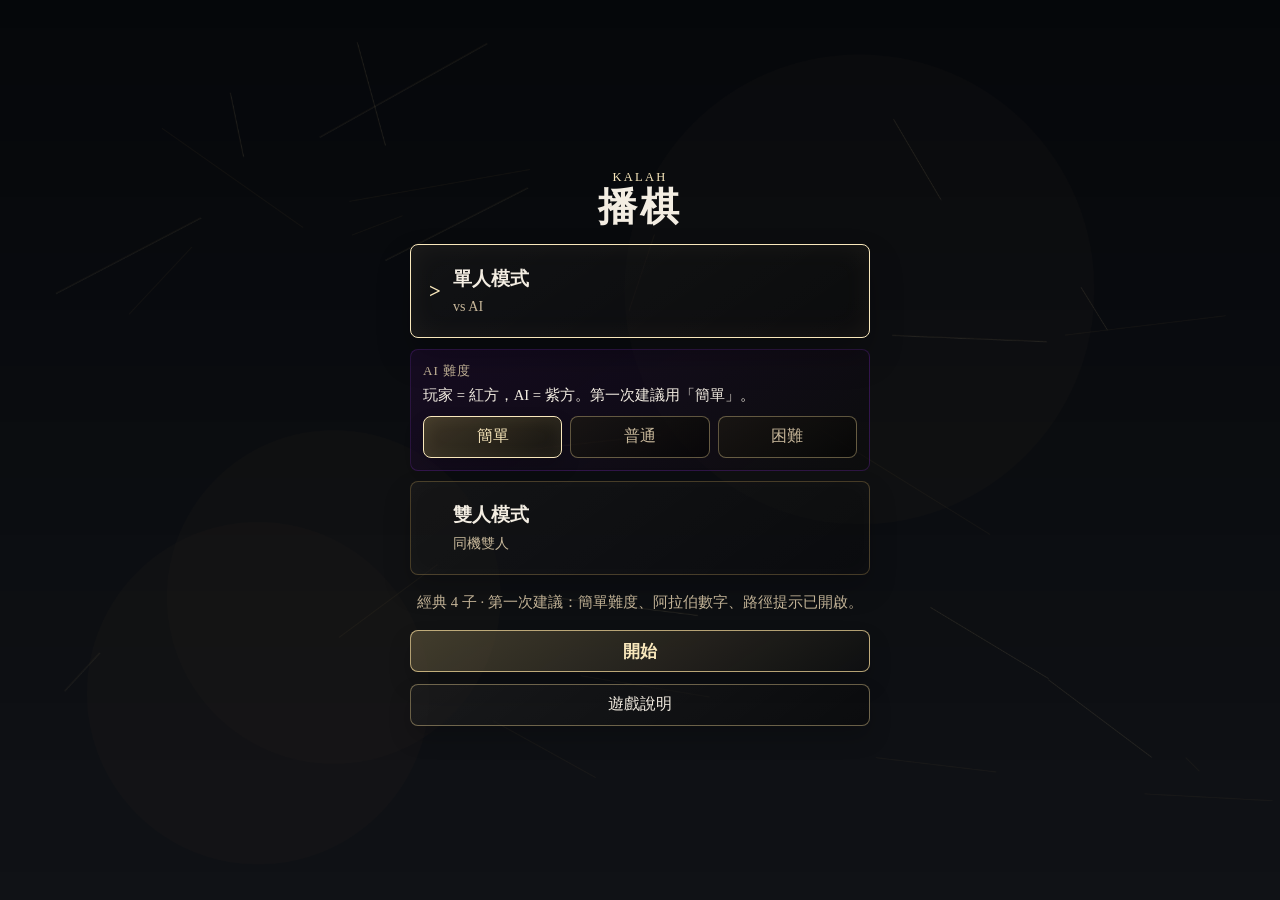
==== commit 784c27d9: "Refactor rulesets and add selectable seed modes" ====
--- a/index.html
+++ b/index.html
@@ -13,7 +13,7 @@
     <link rel="manifest" href="manifest.webmanifest" />
     <link rel="apple-touch-icon" href="assets/apple-touch-icon.png?v=20260619a" />
     <link rel="icon" type="image/png" sizes="192x192" href="assets/icon-192.png?v=20260619a" />
-    <link rel="stylesheet" href="styles.css?v=20260621c" />
+    <link rel="stylesheet" href="styles.css?v=20260703a" />
   </head>
   <body>
     <main class="game-app">
@@ -124,17 +124,6 @@
         <button class="floating-card-close" id="rulesCloseButton" type="button" aria-label="&#38364;&#38281;&#29609;&#27861;">&times;</button>
         <p class="floating-card-kicker">&#36938;&#25138;&#35498;&#26126;</p>
         <h2 id="rulesTitle">Kalah &#35215;&#21063;</h2>
-        <button class="rule-dynamic-demo-button" id="dynamicDemoButton" type="button">&#21205;&#24907;&#28436;&#31034;</button>
-        <section class="rules-overview" aria-label="&#22238;&#21512;&#31777;&#20171;">
-          <h3>&#22238;&#21512;&#24590;&#40636;&#24448;&#20358;</h3>
-          <ol>
-            <li>&#20320;&#30340;&#22238;&#21512;&#26178;&#65292;&#36984;&#33258;&#24049;&#36889;&#20596;&#26377;&#26827;&#23376;&#30340;&#26827;&#22353;&#12290;</li>
-            <li>&#25226;&#35442;&#22353;&#30340;&#26827;&#23376;&#19968;&#38982;&#19968;&#38982;&#24448;&#24460;&#25773;&#65292;&#26371;&#25918;&#36914;&#33258;&#24049;&#26827;&#24235;&#65292;&#20294;&#36339;&#36942;&#23565;&#26041;&#26827;&#24235;&#12290;</li>
-            <li>&#26368;&#24460;&#19968;&#38982;&#33853;&#22312;&#33258;&#24049;&#26827;&#24235;&#65292;&#20320;&#20877;&#36208;&#19968;&#25163;&#65307;&#21542;&#21063;&#36650;&#21040;&#23565;&#26041;&#12290;</li>
-            <li>&#26368;&#24460;&#19968;&#38982;&#33853;&#22312;&#33258;&#24049;&#31354;&#22353;&#65292;&#32780;&#23565;&#38754;&#26377;&#26827;&#23376;&#65292;&#23601;&#25226;&#20841;&#37002;&#26827;&#23376;&#25910;&#20837;&#33258;&#24049;&#26827;&#24235;&#12290;</li>
-            <li>&#19968;&#26041;&#26827;&#22353;&#28165;&#31354;&#26178;&#32080;&#26463;&#65292;&#21478;&#19968;&#26041;&#21097;&#39192;&#26827;&#23376;&#20840;&#37096;&#25910;&#22238;&#26827;&#24235;&#65292;&#26827;&#24235;&#32317;&#25976;&#22810;&#30340;&#20154;&#29554;&#21213;&#12290;</li>
-          </ol>
-        </section>
         <div class="rules-list" id="rulesList" role="list"></div>
       </section>
     </div>
@@ -164,17 +153,26 @@
       <section class="floating-card settings-card" role="dialog" aria-modal="true" aria-labelledby="settingsTitle">
         <button class="floating-card-close" id="settingsCloseButton" type="button" aria-label="&#38364;&#38281;&#35373;&#23450;">&times;</button>
         <p class="floating-card-kicker">&#35373;&#23450;</p>
-        <h2 id="settingsTitle">&#30059;&#38754;&#35373;&#23450;</h2>
+        <h2 id="settingsTitle">&#36938;&#25138;&#35373;&#23450;</h2>
+        <div class="setting-row">
+          <div>
+            <strong>&#36938;&#25138;&#27169;&#24335;</strong>
+            <small>&#32147;&#20856; 4 &#23376;&#26159;&#30446;&#21069;&#20027;&#35215;&#26684;&#65307;6 &#23376;&#35722;&#39636;&#20445;&#30041;&#20659;&#32113;&#36611;&#38263;&#23616;&#31680;&#22863;&#12290;&#20999;&#25563;&#24460;&#26371;&#37325;&#26032;&#38283;&#22987;&#26032;&#23616;&#12290;</small>
+          </div>
+          <div class="segmented-control" role="group" aria-label="&#36938;&#25138;&#27169;&#24335;">
+            <button class="setting-option is-active" id="gameModeClassic4Button" type="button" data-game-mode="classic4">&#32147;&#20856; 4 &#23376;</button>
+            <button class="setting-option" id="gameModeVariant6Button" type="button" data-game-mode="variant6">6 &#23376;&#35722;&#39636;</button>
+          </div>
+        </div>
         <div class="setting-row">
           <div>
             <strong>變更主題</strong>
-            <small>切換後會立即批量更換棋盤、背景、介面貼圖、棋子命名與回合物件。</small>
+            <small>切換後會立即批量更換棋盤、背景、介面貼圖、棋子命名與回合物件。貴器素材維護中，暫不開放。</small>
           </div>
           <label class="theme-select-control" for="themeSelect">
             <select class="theme-select" id="themeSelect">
               <option value="classic">經典</option>
               <option value="zen">禪風</option>
-              <option value="artifact">貴器</option>
             </select>
           </label>
         </div>
@@ -211,7 +209,7 @@
       </section>
     </div>
 
-    <script type="module" src="script.js?v=20260621c"></script>
+    <script type="module" src="script.js?v=20260703a"></script>
     <script>
       if ("serviceWorker" in navigator) {
         window.addEventListener("load", () => {
--- a/styles.css
+++ b/styles.css
@@ -275,7 +275,6 @@
 .menu-help-button:focus-visible,
 .result-button:focus-visible,
 .floating-card-close:focus-visible,
-.rule-dynamic-demo-button:focus-visible,
 .rule-item:focus-visible,
 .rule-demo-replay:focus-visible,
 .rule-step-button:focus-visible,
@@ -689,6 +688,10 @@
     linear-gradient(145deg, rgba(255, 248, 236, 0.04), rgba(129, 98, 59, 0.08)),
     var(--panel-core);
   background-size: 100% 100%, auto, auto, auto;
+  border-color: rgba(190, 150, 95, 0.58);
+  box-shadow:
+    inset 0 0 0 1px rgba(255, 246, 226, 0.14),
+    0 14px 28px rgba(0, 0, 0, 0.18);
 }
 
 html[data-visual-pack="artifact-childhood-visual"] .player-one.active {
@@ -707,6 +710,25 @@
     linear-gradient(145deg, var(--panel-amethyst-tint), rgba(255, 249, 240, 0.04)),
     var(--panel-core);
   background-size: 100% 100%, auto, auto, auto;
+}
+
+html[data-visual-pack="artifact-childhood-visual"] .player-score span {
+  color: #e7d1aa;
+  text-shadow: 0 1px 8px rgba(0, 0, 0, 0.55);
+}
+
+html[data-visual-pack="artifact-childhood-visual"] .player-score strong {
+  color: #fff1cf;
+  text-shadow:
+    0 1px 8px rgba(0, 0, 0, 0.6),
+    0 0 10px rgba(180, 138, 73, 0.18);
+}
+
+html[data-visual-pack="artifact-childhood-visual"] .turn-indicator {
+  border-color: rgba(207, 168, 106, 0.72);
+  box-shadow:
+    inset 0 0 0 1px rgba(255, 236, 197, 0.16),
+    0 12px 26px rgba(0, 0, 0, 0.26);
 }
 
 .board-wrap {
@@ -750,10 +772,14 @@
   background-image: var(--visual-board-landscape-base);
   background-position: center;
   background-repeat: no-repeat;
-  background-size: cover;
+  background-size: contain;
   box-shadow:
     0 34px 80px rgba(0, 0, 0, 0.62),
     0 24px 64px rgba(0, 0, 0, 0.44);
+  display: block;
+  aspect-ratio: 2 / 1;
+  padding: 0;
+  overflow: hidden;
 }
 
 .board::before,
@@ -785,6 +811,183 @@
   display: none;
 }
 
+html[data-visual-pack="artifact-childhood-visual"] .board .pit,
+html[data-visual-pack="artifact-childhood-visual"] .board .store {
+  position: absolute;
+  min-height: 0;
+  background: transparent;
+  border: 0;
+  box-shadow: none;
+  filter: none;
+}
+
+html[data-visual-pack="artifact-childhood-visual"] .board .pit::before,
+html[data-visual-pack="artifact-childhood-visual"] .board .pit::after,
+html[data-visual-pack="artifact-childhood-visual"] .board .store::before,
+html[data-visual-pack="artifact-childhood-visual"] .board .store::after {
+  display: none;
+}
+
+html[data-visual-pack="artifact-childhood-visual"] .board .pit {
+  width: 11.4%;
+  height: 26%;
+  aspect-ratio: auto;
+  border-radius: 50%;
+}
+
+html[data-visual-pack="artifact-childhood-visual"] .board .store {
+  width: 13%;
+  height: 66%;
+  border-radius: 999px;
+}
+
+html[data-visual-pack="artifact-childhood-visual"] .board .store[data-index="13"] {
+  left: 2.8%;
+  top: 17.2%;
+}
+
+html[data-visual-pack="artifact-childhood-visual"] .board .store[data-index="6"] {
+  left: 84.2%;
+  top: 17.2%;
+}
+
+html[data-visual-pack="artifact-childhood-visual"] .board .pit[data-index="12"] {
+  left: 16.2%;
+  top: 13.2%;
+}
+
+html[data-visual-pack="artifact-childhood-visual"] .board .pit[data-index="11"] {
+  left: 27.6%;
+  top: 13.2%;
+}
+
+html[data-visual-pack="artifact-childhood-visual"] .board .pit[data-index="10"] {
+  left: 39%;
+  top: 13.2%;
+}
+
+html[data-visual-pack="artifact-childhood-visual"] .board .pit[data-index="9"] {
+  left: 50.45%;
+  top: 13.2%;
+}
+
+html[data-visual-pack="artifact-childhood-visual"] .board .pit[data-index="8"] {
+  left: 61.9%;
+  top: 13.2%;
+}
+
+html[data-visual-pack="artifact-childhood-visual"] .board .pit[data-index="7"] {
+  left: 73.35%;
+  top: 13.2%;
+}
+
+html[data-visual-pack="artifact-childhood-visual"] .board .pit[data-index="0"] {
+  left: 16.2%;
+  top: 60.8%;
+}
+
+html[data-visual-pack="artifact-childhood-visual"] .board .pit[data-index="1"] {
+  left: 27.6%;
+  top: 60.8%;
+}
+
+html[data-visual-pack="artifact-childhood-visual"] .board .pit[data-index="2"] {
+  left: 39%;
+  top: 60.8%;
+}
+
+html[data-visual-pack="artifact-childhood-visual"] .board .pit[data-index="3"] {
+  left: 50.45%;
+  top: 60.8%;
+}
+
+html[data-visual-pack="artifact-childhood-visual"] .board .pit[data-index="4"] {
+  left: 61.9%;
+  top: 60.8%;
+}
+
+html[data-visual-pack="artifact-childhood-visual"] .board .pit[data-index="5"] {
+  left: 73.35%;
+  top: 60.8%;
+}
+
+html[data-visual-pack="artifact-childhood-visual"] .pit.selectable {
+  box-shadow:
+    inset 0 0 0 1px rgba(240, 211, 154, 0.12),
+    0 0 0 1px rgba(240, 211, 154, 0.16);
+}
+
+html[data-visual-pack="artifact-childhood-visual"] .pit:hover:not(:disabled) {
+  transform: scale(1.02);
+  filter: brightness(1.08);
+}
+
+html[data-visual-pack="artifact-childhood-visual"] .move-hint-cell {
+  filter: brightness(1.1);
+}
+
+html[data-visual-pack="artifact-childhood-visual"] .move-hint-rings {
+  inset: -3px;
+}
+
+html[data-visual-pack="artifact-childhood-visual"] .move-hint-ring {
+  inset: calc(3px - var(--ring-index) * 4px);
+  opacity: calc(0.28 + var(--ring-index) * 0.06);
+}
+
+html[data-visual-pack="artifact-childhood-visual"] .stones {
+  inset: 15% 14% 18%;
+}
+
+html[data-visual-pack="artifact-childhood-visual"] .store .stones {
+  inset: 16% 15% 20%;
+}
+
+html[data-visual-pack="artifact-childhood-visual"] .stones::before {
+  left: 18%;
+  right: 18%;
+  bottom: 7%;
+  height: 24%;
+  opacity: 0.46;
+}
+
+html[data-visual-pack="artifact-childhood-visual"] .store-sigil {
+  top: 50%;
+  width: 90%;
+  opacity: 0.1;
+}
+
+html[data-visual-pack="artifact-childhood-visual"] .p2-store .store-sigil,
+html[data-visual-pack="artifact-childhood-visual"] .p1-store .store-sigil {
+  width: 90%;
+  opacity: 0.1;
+}
+
+html[data-visual-pack="artifact-childhood-visual"] .pit-count,
+html[data-visual-pack="artifact-childhood-visual"] .store-count {
+  color: #2c2115;
+  background:
+    linear-gradient(180deg, rgba(255, 250, 238, 0.98), rgba(234, 220, 193, 0.92)),
+    #eadcc1;
+  border-color: rgba(148, 112, 64, 0.72);
+  box-shadow:
+    inset 0 0 0 1px rgba(255, 247, 232, 0.5),
+    0 8px 16px rgba(0, 0, 0, 0.36);
+}
+
+html[data-visual-pack="artifact-childhood-visual"] .pit-count {
+  right: 2px;
+  bottom: 2px;
+  min-width: 30px;
+}
+
+html[data-visual-pack="artifact-childhood-visual"] .store-count {
+  bottom: 8px;
+  min-width: 46px;
+  height: 36px;
+  color: #20170d;
+}
+
 .board.is-sowing {
   box-shadow:
     0 30px 76px var(--shadow),
@@ -795,47 +998,6 @@
 
 .board.is-locked {
   filter: saturate(0.72) brightness(0.72);
-}
-
-.board.is-dynamic-demo {
-  margin-top: 30px;
-  filter: none;
-}
-
-.board.is-dynamic-demo::before {
-  content: var(--dynamic-demo-title);
-  inset: auto auto calc(100% + 10px) 50%;
-  width: max-content;
-  max-width: min(86vw, 680px);
-  min-height: 30px;
-  display: inline-grid;
-  place-items: center;
-  padding: 5px 16px;
-  border: 1px solid rgba(255, 228, 161, 0.52);
-  border-radius: 999px;
-  background:
-    linear-gradient(145deg, rgba(255, 228, 161, 0.2), rgba(255, 255, 255, 0.035)),
-    rgba(0, 0, 0, 0.82);
-  color: var(--gold-bright);
-  font-weight: 800;
-  transform: translateX(-50%);
-  box-shadow: 0 12px 26px rgba(0, 0, 0, 0.32);
-}
-
-.board.is-dynamic-demo::after {
-  content: "\4e0a\65b9  AI \65b9        \4e0b\65b9  \73a9\5bb6\65b9";
-  inset: auto auto -34px 50%;
-  width: min(100%, 520px);
-  min-height: 26px;
-  display: inline-grid;
-  place-items: center;
-  padding: 4px 14px;
-  border: 1px solid rgba(255, 228, 161, 0.26);
-  border-radius: 999px;
-  background: rgba(0, 0, 0, 0.64);
-  color: var(--paper-ink-soft);
-  font-size: 0.84rem;
-  transform: translateX(-50%);
 }
 
 .pit,
@@ -866,6 +1028,7 @@
   position: absolute;
   inset: 8px;
   border: 1px solid rgba(217, 180, 100, 0.42);
+  border-color: var(--pit-inner-ring-color, rgba(217, 180, 100, 0.42));
   border-radius: inherit;
   box-shadow:
     inset 0 9px 18px rgba(255, 255, 255, 0.05),
@@ -887,18 +1050,44 @@
 }
 
 .pit {
+  --pit-ring-color: rgba(255, 228, 161, 0.42);
+  --pit-inner-ring-color: rgba(217, 180, 100, 0.42);
+  --pit-ring-hover-color: var(--gold-bright);
   width: min(100%, 142px);
   min-height: 0;
   aspect-ratio: 1 / 0.92;
   border-radius: 50%;
   cursor: pointer;
+  border-color: var(--pit-ring-color);
   transition: transform 170ms ease, border-color 170ms ease, box-shadow 170ms ease, filter 170ms ease;
 }
 
 .pit:hover:not(:disabled) {
   transform: translateY(-2px);
-  border-color: var(--gold-bright);
+  border-color: var(--pit-ring-hover-color);
   filter: brightness(1.08);
+}
+
+.pit[data-index="0"],
+.pit[data-index="1"],
+.pit[data-index="2"],
+.pit[data-index="3"],
+.pit[data-index="4"],
+.pit[data-index="5"] {
+  --pit-ring-color: rgba(255, 82, 101, 0.52);
+  --pit-inner-ring-color: rgba(255, 122, 138, 0.42);
+  --pit-ring-hover-color: rgba(255, 154, 168, 0.96);
+}
+
+.pit[data-index="7"],
+.pit[data-index="8"],
+.pit[data-index="9"],
+.pit[data-index="10"],
+.pit[data-index="11"],
+.pit[data-index="12"] {
+  --pit-ring-color: rgba(197, 121, 255, 0.58);
+  --pit-inner-ring-color: rgba(217, 170, 255, 0.42);
+  --pit-ring-hover-color: rgba(227, 200, 255, 0.96);
 }
 
 .pit.selectable {
@@ -1345,7 +1534,6 @@
 
 .floating-card-kicker,
 .floating-card h2,
-.rule-dynamic-demo-button,
 .rules-overview,
 .rules-list,
 .setting-row {
@@ -1403,26 +1591,6 @@
 
 .rules-card {
   width: min(94vw, 640px);
-}
-
-.rule-dynamic-demo-button {
-  min-height: 46px;
-  border: 1px solid rgba(255, 228, 161, 0.66);
-  border-radius: 8px;
-  background:
-    linear-gradient(145deg, rgba(255, 228, 161, 0.22), rgba(255, 255, 255, 0.035)),
-    rgba(0, 0, 0, 0.48);
-  color: var(--gold-bright);
-  cursor: pointer;
-  font-weight: 800;
-  box-shadow:
-    0 14px 28px rgba(0, 0, 0, 0.22),
-    inset 0 0 20px rgba(255, 228, 161, 0.08);
-}
-
-.rule-dynamic-demo-button:hover {
-  border-color: var(--gold-bright);
-  transform: translateY(-1px);
 }
 
 .rules-list {
@@ -1479,6 +1647,17 @@
   display: grid;
   gap: 4px;
   min-height: 74px;
+  cursor: pointer;
+  transition: border-color 160ms ease, color 160ms ease, transform 160ms ease, box-shadow 160ms ease;
+}
+
+.rule-item:hover,
+.rule-item.is-active {
+  transform: translateY(-1px);
+  border-color: var(--paper-edge);
+  box-shadow:
+    inset 0 0 22px rgba(255, 248, 236, 0.12),
+    0 12px 22px rgba(0, 0, 0, 0.18);
 }
 
 .rule-title {
@@ -1627,6 +1806,20 @@
   color: var(--text);
   font-size: 0.82rem;
   line-height: 1.42;
+}
+
+.rule-text-list {
+  position: relative;
+  z-index: 1;
+  margin: 6px 0 0;
+  padding-left: 1.15rem;
+  color: var(--text);
+  font-size: 0.82rem;
+  line-height: 1.42;
+}
+
+.rule-text-list li + li {
+  margin-top: 6px;
 }
 
 .rule-demo-board {
@@ -2305,7 +2498,6 @@
   color: #665237;
 }
 
-html[data-object-pack="zen-childhood"] .rule-dynamic-demo-button,
 html[data-object-pack="zen-childhood"] .segmented-control,
 html[data-object-pack="zen-childhood"] .theme-select {
   border-color: rgba(137, 108, 64, 0.46);
